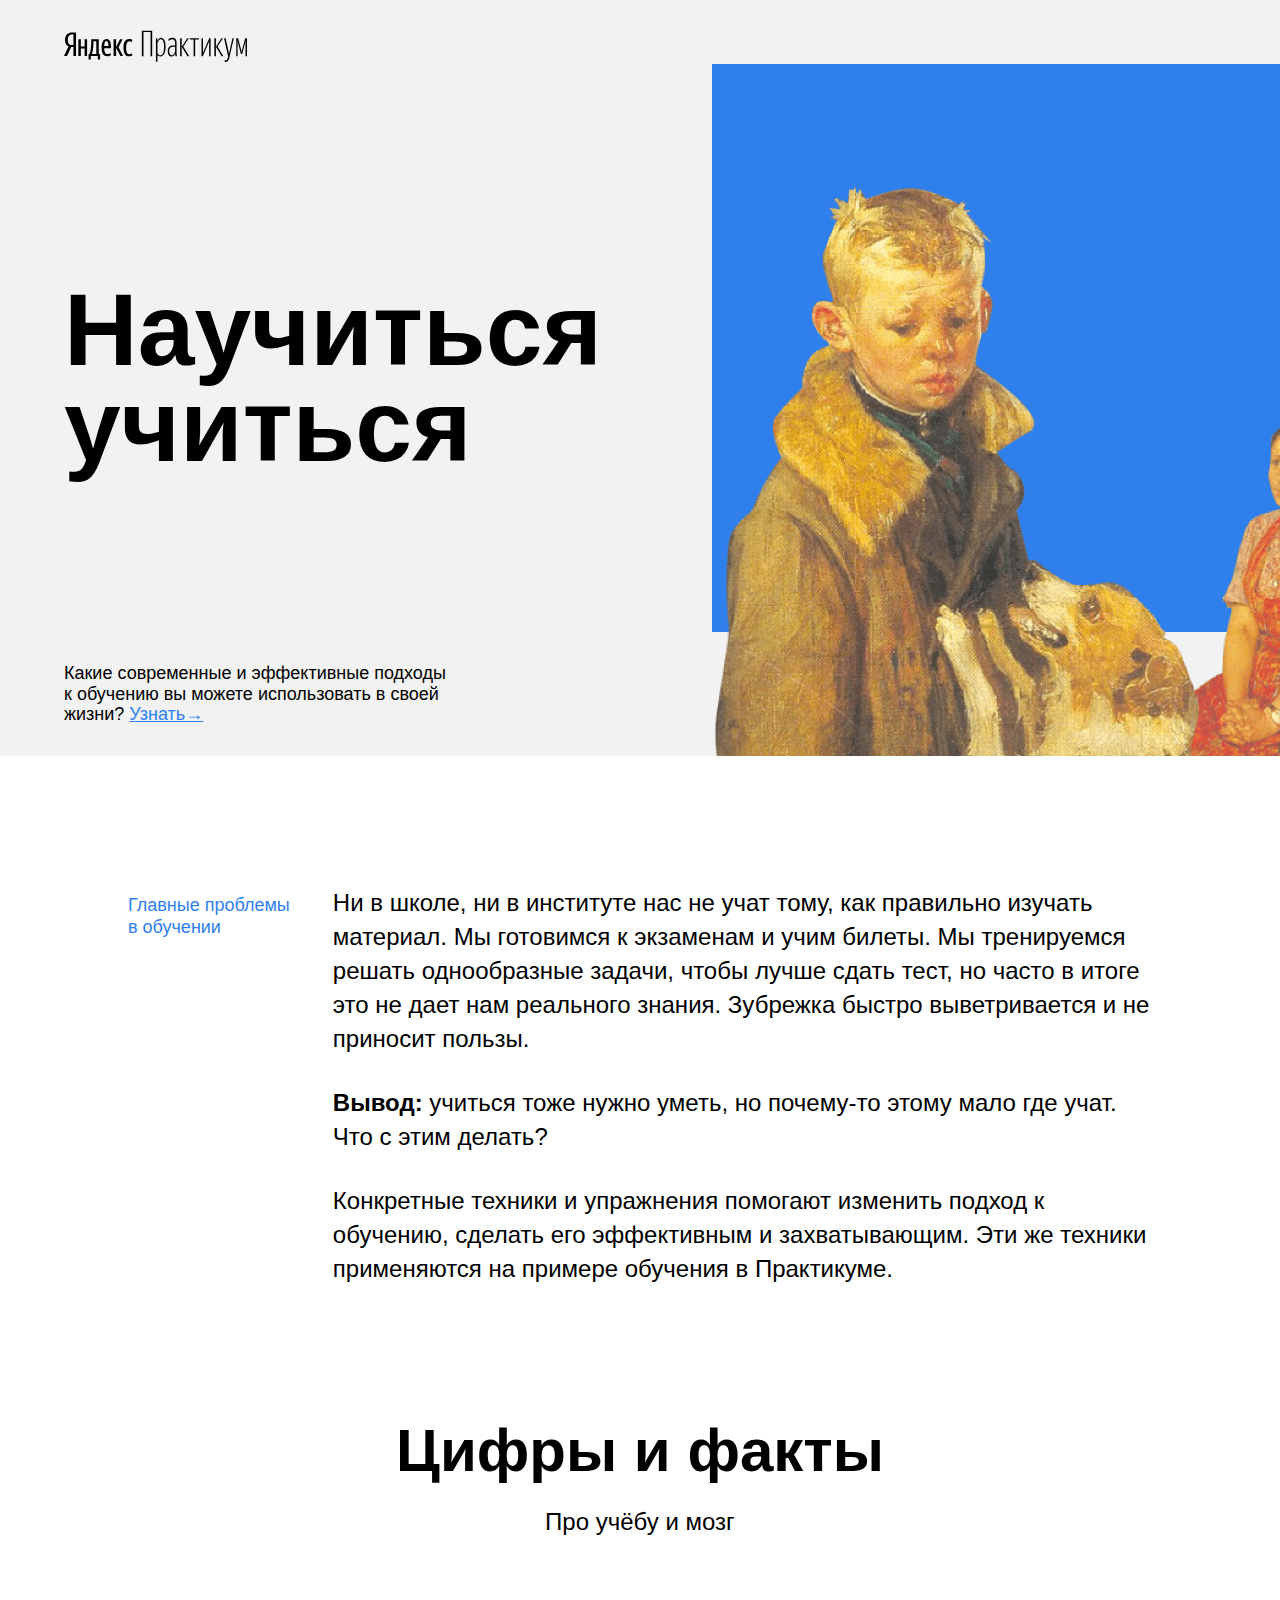
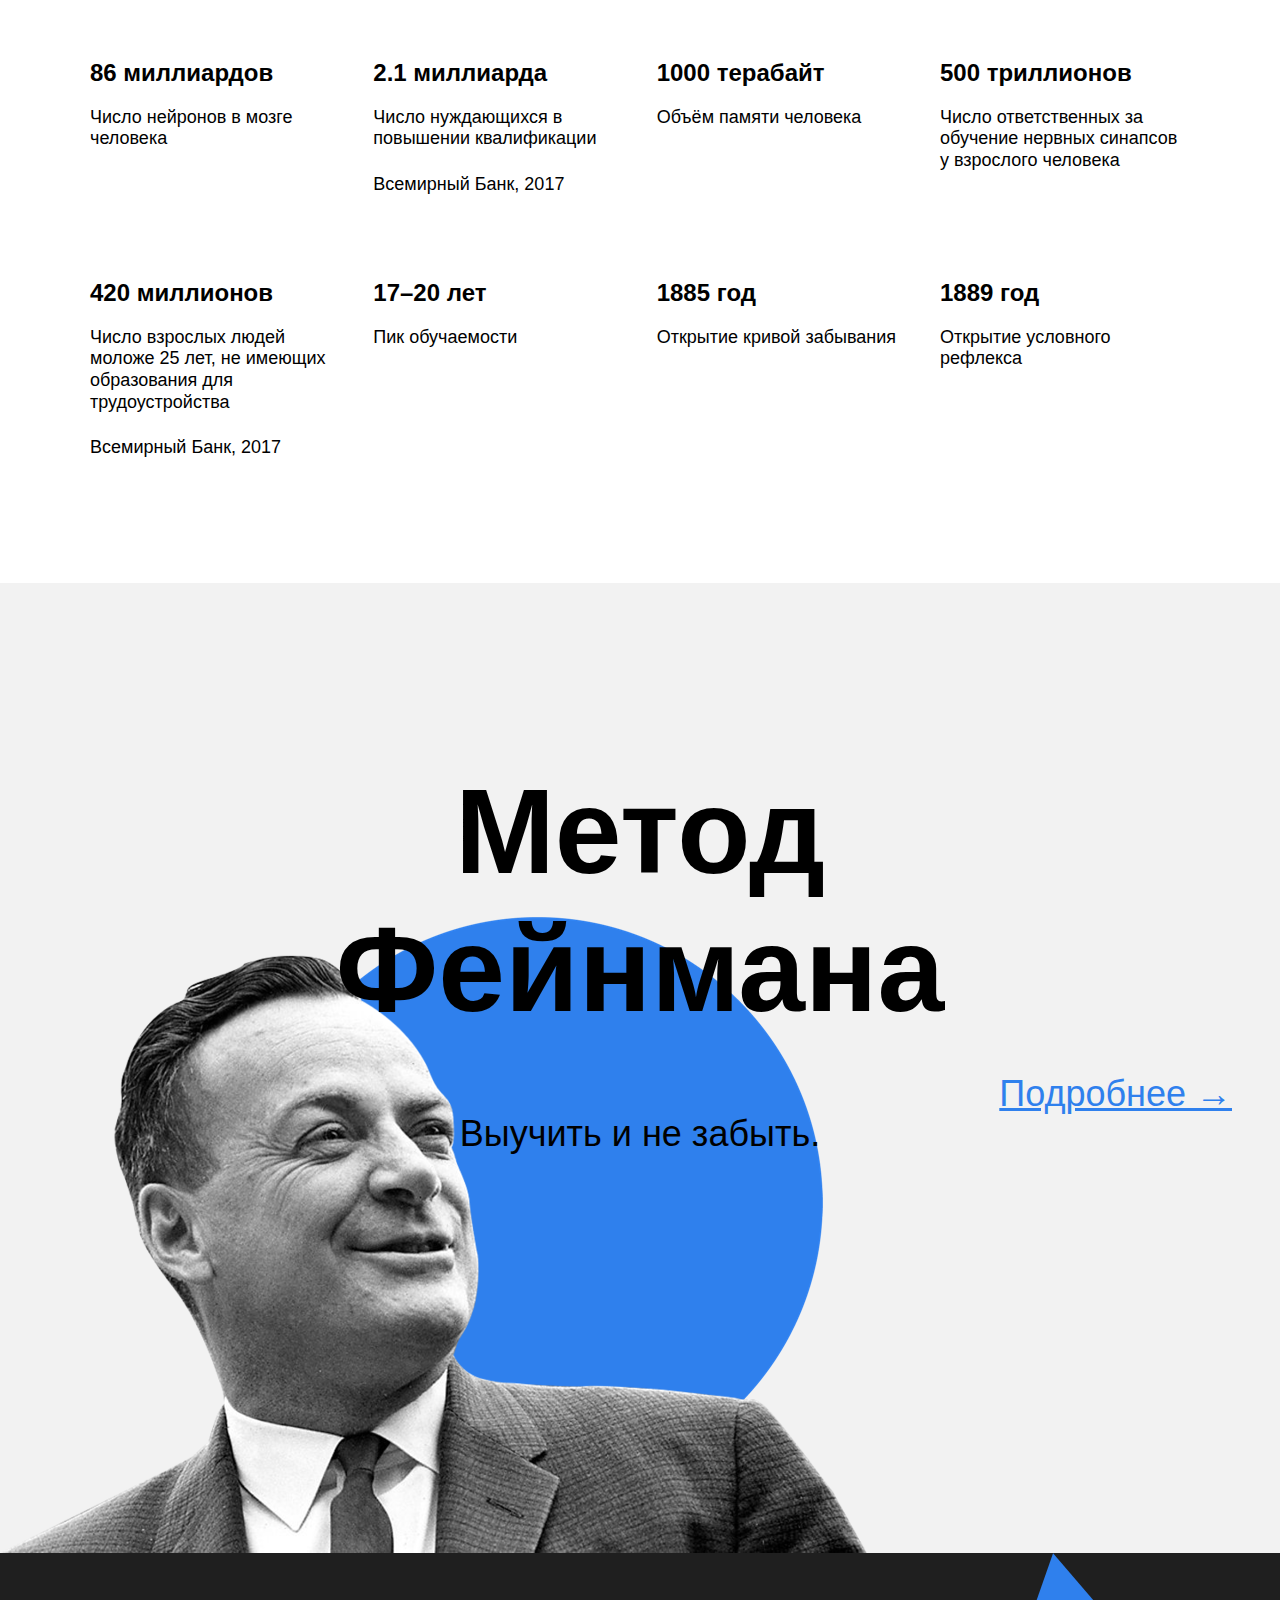
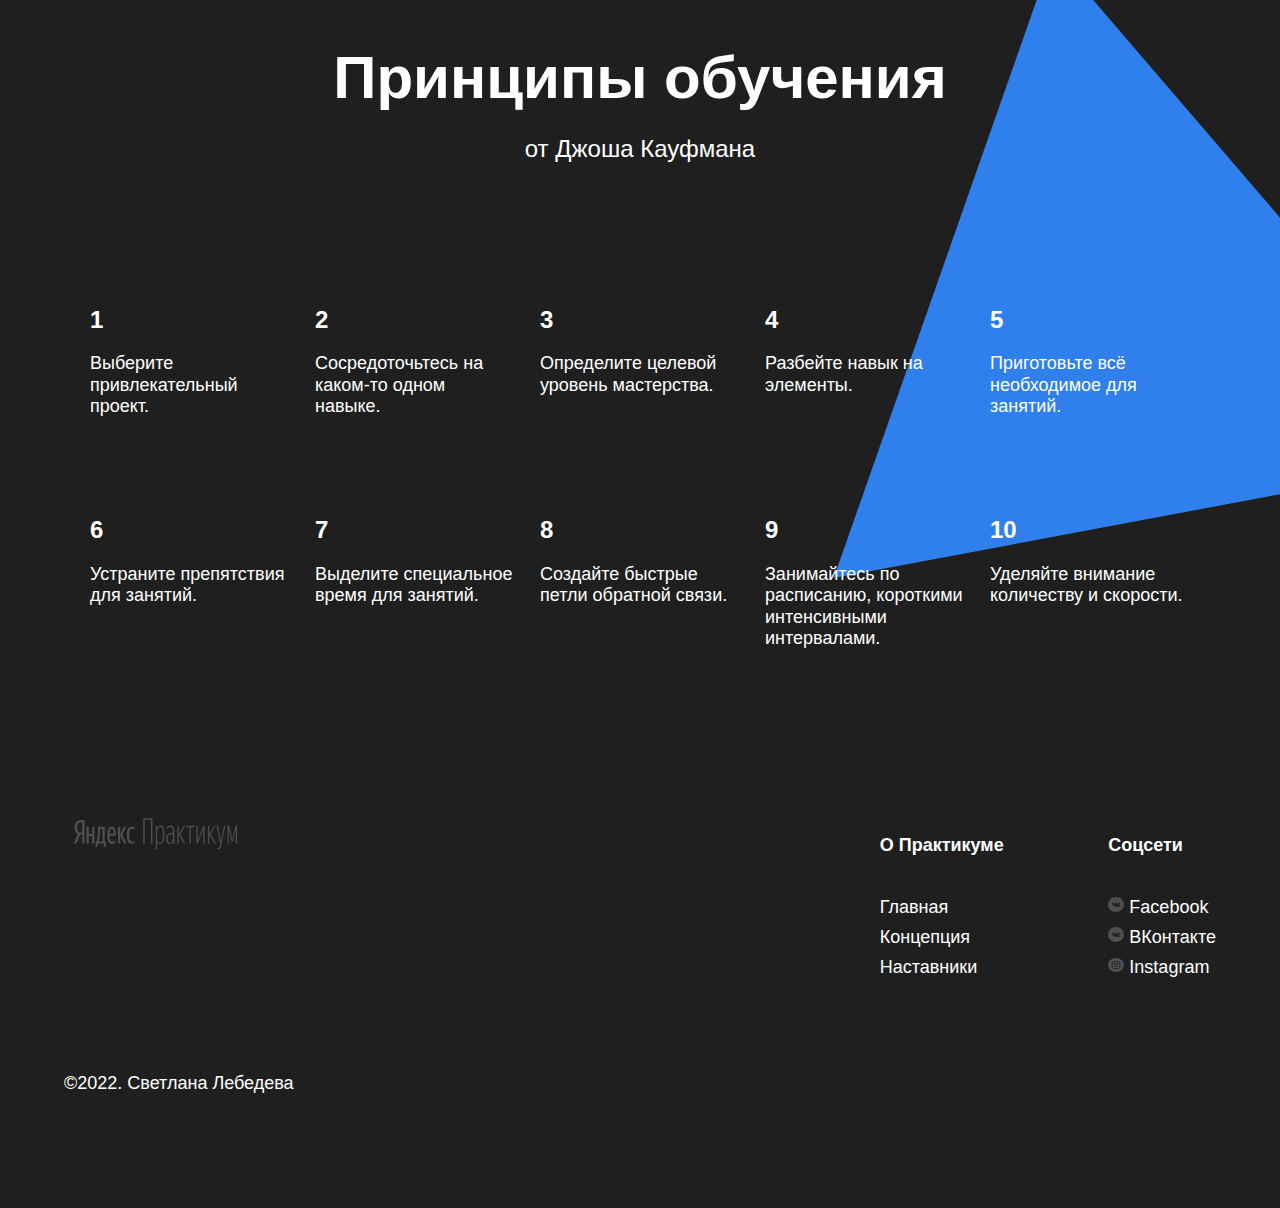
==== index.html @ 9750d883 "исправления" ====
<!DOCTYPE html>
<html lang="ru">
<head>
  <meta charset="UTF-8">
  <meta name="viewport" content="width=device-width, initial-scale=1.0">
  <title>Научиться учиться</title>
  <link rel="stylesheet" href="./styles/normalize.css">
  <link rel="stylesheet" href="./styles/style.css">
</head>
<body>
  <div class="page">
    <div class="header">
      <div class="logo logo_place_header">
        <img src="/images/logo_place_header.svg" alt="Логотип Яндекс Практикум">
      </div>
        <h1 class="title header__title">Научиться учиться</h1>
        <p class="subtitle header__subtitle">Какие
      современные и эффективные подходы к обучению
      вы можете использовать в своей жизни?
      <a href="#" class="header__link">Узнать&rarr;</a>
        </p>
        <div class="header__main-illustration">
          <img src="/images/header-image.png" alt="Картина Опять двойка">
        </div>
        <div class="header__square-pic"></div>
      </div>

    <main class="content">
      <section class="description">
        <div class="two-columns">
          <h2 class="two-columns__brief">Главные проблемы
            в обучении</h2>
            <div class="two-columns__main-text">
              <p class="two-columns__paragraph">Ни в школе,  ни в институте нас не учат тому,
              как правильно изучать материал. Мы готовимся к экзаменам и учим билеты.
              Мы тренируемся решать однообразные задачи, чтобы лучше сдать тест,
              но часто в итоге это не дает нам реального знания.
              Зубрежка быстро выветривается и не приносит пользы.</p>
              <p class="two-columns__paragraph"><span class="two-columns__span-accent">Вывод:
              </span>учиться тоже нужно уметь,
              но почему-то этому мало где учат. Что с этим делать?</p>
              <p class="two-columns__paragraph">Конкретные техники и упражнения помогают изменить
              подход к обучению, сделать его эффективным и захватывающим. Эти же техники применяются на примере обучения в Практикуме.</p>
            </div>
        </div>
      </section>
      <section class="digits">
          <h1 class="section-title">Цифры и факты</h1>
          <h2 class="section-subtitle">Про учёбу и мозг</h2>
          <div class="table">
            <div class="table__cell">
              <h2 class="table__heading">86 миллиардов</h2>
              <h3 class="table__text">Число нейронов в мозге человека</h3>
            </div>
            <div class="table__cell">
              <h2 class="table__heading">2.1 миллиарда</h2>
              <h3 class="table__text">Число нуждающихся в повышении квалификации</h3>
              <h4 class="table__text-more">Всемирный Банк, 2017</h4>
            </div>
            <div class="table__cell">
              <h2 class="table__heading">1000 терабайт</h2>
              <h3 class="table__text">Объём памяти человека</h3>
            </div>
            <div class="table__cell">
              <h2 class="table__heading">500 триллионов</h2>
              <h3 class="table__text">Число ответственных за обучение нервных синапсов у взрослого человека</h3>
            </div>
            <div class="table__cell">
              <h2 class="table__heading">420 миллионов</h2>
              <h3 class="table__text">Число взрослых людей моложе 25 лет, не имеющих образования для трудоустройства</h3>
              <h4 class="table__text-more">Всемирный Банк, 2017</h4>
            </div>
            <div class="table__cell">
              <h2 class="table__heading">17–20 лет</h2>
              <h3 class="table__text">Пик обучаемости</h3>
            </div>
            <div class="table__cell">
              <h2 class="table__heading">1885 год</h2>
              <h3 class="table__text">Открытие кривой забывания</h3>
            </div>
            <div class="table__cell">
              <h2 class="table__heading">1889 год</h2>
              <h3 class="table__text">Открытие условного рефлекса</h3>
            </div>
          </div>
      </section>
      <section class="feynman">
        <h2 class="feynman__title">Метод Фейнмана
        </h2>
        <h3 class="feynman__subtitle">Выучить и не забыть.
        </h3>
        <a class="link feynman__link" href="#">Подробнее &rarr;
        </a>
      </section>
      <section class="kaufman">
        <div class="section-title section-title__theme_dark">Принципы обучения</div>
        <div class="section-subtitle section-subtitle__theme_dark">от Джоша Кауфмана</div>
        <div class="table table__theme_dark">
          <div class="table__cell table__cell_theme_dark">
            <h3 class="table__heading table__heading_theme_dark">1</h3>
            <p class="table__text table__text_theme_dark">Выберите привлекательный проект.</p>
        </div>
          <div class="table__cell table__cell_theme_dark">
            <h3 class="table__heading table__heading_theme_dark">2</h3>
            <p class="table__text table__text_theme_dark">Сосредоточьтесь на каком-то одном навыке.</p>
          </div>
          <div class="table__cell table__cell_theme_dark">
            <h3 class="table__heading table__heading_theme_dark">3</h3>
            <p class="table__text table__text_theme_dark">Определите целевой уровень мастерства.</p>
          </div>
          <div class="table__cell table__cell_theme_dark">
            <h3 class="table__heading table__heading_theme_dark">4</h3>
            <p class="table__text table__text_theme_dark">Разбейте навык на элементы.</p>
          </div>
          <div class="table__cell table__cell_theme_dark">
            <h3 class="table__heading table__heading_theme_dark">5</h3>
            <p class="table__text table__text_theme_dark">Приготовьте всё необходимое для занятий.</p>
          </div>
          <div class="table__cell table__cell_theme_dark">
            <h3 class="table__heading table__heading_theme_dark">6</h3>
            <p class="table__text table__text_theme_dark">Устраните препятствия для занятий.</p>
          </div>
          <div class="table__cell table__cell_theme_dark">
            <h3 class="table__heading table__heading_theme_dark">7</h3>
            <p class="table__text table__text_theme_dark">Выделите специальное время для занятий.</p>
          </div>
          <div class="table__cell table__cell_theme_dark">
            <h3 class="table__heading table__heading_theme_dark">8</h3>
            <p class="table__text table__text_theme_dark">Создайте быстрые петли обратной связи.</p>
          </div>
          <div class="table__cell table__cell_theme_dark">
            <h3 class="table__heading table__heading_theme_dark">9</h3>
            <p class="table__text table__text_theme_dark">Занимайтесь по расписанию, короткими интенсивными интервалами.</p>
          </div>
          <div class="table__cell table__cell_theme_dark">
            <h3 class="table__heading table__heading_theme_dark">10</h3>
            <p class="table__text table__text_theme_dark">Уделяйте внимание количеству и скорости.</p>
          </div>
        </div>
            <img class="kaufman__triangle" src="/images/kaufman-triangle.svg"  alt="Треугольник">
      </section>
    </main>
  <footer class="footer">
    <div class="footer__columns">
        <div class="footer__column_content-copyright">
            <img class="logo logo_place_footer" src="./images/logo_place_footer.svg" alt="Логотип Яндекс Практикума">
            <h4 class="footer__author">&copy;2022. Светлана Лебедева</h4>
        </div>
        <div class=" footer__column_content-info">
            <h1 class="footer__column-heading">О Практикуме</h1>
            <div class="footer__links">
                <a href="#" class="footer__link">Главная</a>
                <a href="#" class="footer__link">Концепция</a>
                <a href="#" class="footer__link">Наставники</a>
            </div>
        </div>
        <div class=" footer__column_content-social">
            <h1 class="footer__column-heading">Соцсети</h1>
            <div class="footer__links">
                <a href="#" class="footer__link">
                    <img class="footer__social-icon" src="/images/vk_color_white.svg" alt="Фейсбук">
                    Facebook
                </a>
                <a href="#" class="footer__link">
                    <img class="footer__social-icon" src="/images/vk_color_white.svg" alt="ВКонтакте">
                    ВКонтакте
                </a>
                <a href="#" class="footer__link">
                    <img class="footer__social-icon" src="/images/instagram_color_white.svg" alt="Инстаграм">
                    Instagram
                </a>
            </div>
        </div>
    </div>
  </div>
</footer>
</body>
</html>
---- styles/style.css ----
.page {
  min-width: 1100px;
  max-width: 1600px;
  margin: 0 auto;
  font-family: 'Helvetica Neue', 'Arial', sans-serif;
}

.header {
  display: flex;
  position: relative;
  margin-bottom: 100px;
  overflow: hidden;
  height: 100vh;
  min-height: 600px;
  max-height: 756px;
  background-color: #f2f2f2;

}

.logo {
  width: 183px;
  height: 32px;
}

.logo_place_header {
  position: absolute;
  top: 30px;
  left: 64px;
}

.header__title {
  display:inline-block;
  position: relative;
  width: 730px;
  margin-top:auto;
  margin-bottom:auto;
  left: 64px;
  font-size: 102px;
  line-height: 96px;
  font-weight: bold;
}

.header__subtitle {
  position: absolute;
  padding-bottom: 20px;
  bottom: 30px;
  left: 64px;
  width: 388px;
  height: 25px;
  font-size: 18px;
  font-weight: normal;
}

.header__link {
  top: 87%;
  left: 64px;
  color: #2f80ed;
}

.header__main-illustration {
  display: flex;
  position: absolute;
  width: 765px;
  height: 608px;
  left: 50%;
  bottom: 0;
  z-index: 1;
  justify-content: flex-end;
}

.header__square-pic {
  position: absolute;
  height: 568px;
  width: 568px;
  top: 64px;
  right: 0;
  background-color: #2f80ed;
}

.description {
  position: relative;
  margin-top: 100px;
  margin-bottom: 100px;
}

.two-columns {
  display: flex;
  position: relative;
  flex-direction: row;
  justify-content: space-between;
  align-items: center;
  align-items: baseline;
  width: 80%;
  margin-top: 0;
  margin-bottom: 0;
  margin-left: auto;
  margin-right: auto;
}

.two-columns__brief {
  width: 175px;
  line-height: 1.2;
  font-size: 18px;
  font-weight: normal;
  color: #2f80ed;
}

.two-columns__main-text {
  width: 80%;
  min-width: 784px;
}

.two-columns__paragraph {
  line-height: 34px;
  font-size: 24px;
  font-weight: normal;
  margin-top: 30px;
  margin-bottom: 30px;
}

.two-columns__span-accent {
  font-weight: bold;
  line-height: 34px;
  font-size: 24px;
}

.digits {
  position: relative;
  margin-top: 100px;
  margin-bottom: 100px;
}

.section-title {
  width: 60%;
  margin-bottom: 20px;
  margin-left: auto;
  margin-right: auto;
  text-align: center;
  line-height: 1.15;
  font-size: 60px;
  font-weight: bold;
}

.section-subtitle {
  width: 60%;
  margin-top: 20px;
  margin-bottom: 60px;
  margin-left: auto;
  margin-right: auto;
  text-align: center;
  line-height: 34px;
  font-size: 24px;
  font-weight: normal;
}

.table {
  display: flex;
  flex-wrap: wrap;
  flex-direction: row;
  position: relative;
  width: 1100px;
  justify-content: space-between;
  margin-left: auto;
  margin-right: auto;
}

.table__cell {
  width: 250px;
  min-height:5px;
  margin-top: 60px;
}

.table__heading {
  line-height: 1.15;
  font-size: 24px;
  font-weight: bold;
  margin-top: 0;
  margin-bottom: 20px;
}

.table__text {
  line-height: 1.2;
  font-size: 18px;
  font-weight: normal;
  margin-top: 20px;
}

.table__text-more {
  font-weight: normal;
  line-height: 1.2;
  font-size: 18px;
}

.feynman {
  position: relative;
  padding-top:80px;
  height: 890px;
  background-image: url(/images/feynman.png);
  background-repeat: no-repeat;
  background-size: 867px 637px;
  background-position: left bottom;
  background-color: #f2f2f2;
}

.feynman__title {
  margin-left: auto;
  margin-right: auto;
  margin-bottom: 70px;
  width: 648px;
  line-height: 1.15;
  font-size: 120px;
  font-weight: bold;
  text-align: center;
}

.feynman__subtitle {
  margin: 0 auto;
  text-align: center;
  line-height: 51px;
  font-size: 36px;
  font-weight: normal;
}

.feynman__link {
  position: absolute;
  top: 50%;
  right: 48px;
  color: #2f80ed;
  line-height: 51px;
  font-size: 36px;
  font-weight: normal;
}

.kaufman {
  position: relative;
  padding-top: 90px;
  padding-bottom:90px;
  color: white;
  background-color: #1f1f1f;
  overflow:hidden;
  z-index: 1;

}

.section__title_theme_dark {
  width: 60%;
  margin-top: 90px;
  margin-bottom: 20px;
  margin-right: auto;
  margin-left: auto;
  line-height: 1.15;
  font-size: 60px;
  font-weight: bold;
  z-index: 1;
}

.section__subtitle_theme_dark {
  margin-top: 20px;
  margin-right: auto;
  margin-left: auto;
  width: 60%;
  text-align: center;
  line-height: 34px;
  font-size: 24px;
  font-weight: normal;
  z-index: 1;
}

.table__theme_dark {
  color: white;
  z-index: 1;
}

.theme_dark {
  color: white;
}

.table__cell_theme_dark {
  width: 200px;
  margin-right: 0;
  margin-top: 80px;
  justify-content: end;
  z-index: 1;
}

.kaufman__triangle {
  position: absolute;
  width: 877px;
  height: 877px;
  right: -210px;
  top: 0;
  background-size: contain;
  z-index: 0;
}

.footer {
  display: flex;
  justify-content: center;
  width: 100%;
  min-height: 350px;
  margin-left: auto;
  margin-right: auto;
  padding-top: 60px;
  padding-bottom: 40px;
  /*align-items: center; */
  background-color: #1f1f1f;
}

.footer__columns {
  display: flex;
  width: 90%;
  justify-content: space-between;
  background-color: #1f1f1f;
}

.footer__column_content-copyright {
  flex-basis: 711px;
  flex-direction: column;
}

.footer__author {
  position: relative;
  top: 50%;
  padding-top: 18px;
  padding-bottom: 18px;
  color: white;
  line-height: 25px;
  font-size: 18px;
  font-weight: normal;
}

.footer__column_content_info {
  display: flex;
}

.footer__column_content_social {
  display: flex;
}

.footer__links {
  display: flex;
  flex-direction: column;
  padding-bottom: 16px;
  margin: 0;
}

.footer__column-heading {
  padding-bottom: 20px;
  line-height: 30px;
  font-size: 18px;
  font-weight: bold;
  color: white;
}

.footer__link {
  line-height: 30px;
  font-size: 18px;
  font-weight: normal;
  text-decoration: none;
  color: white;
}

.footer__social-icon {
  width: 16px;
  height: 16px;
}
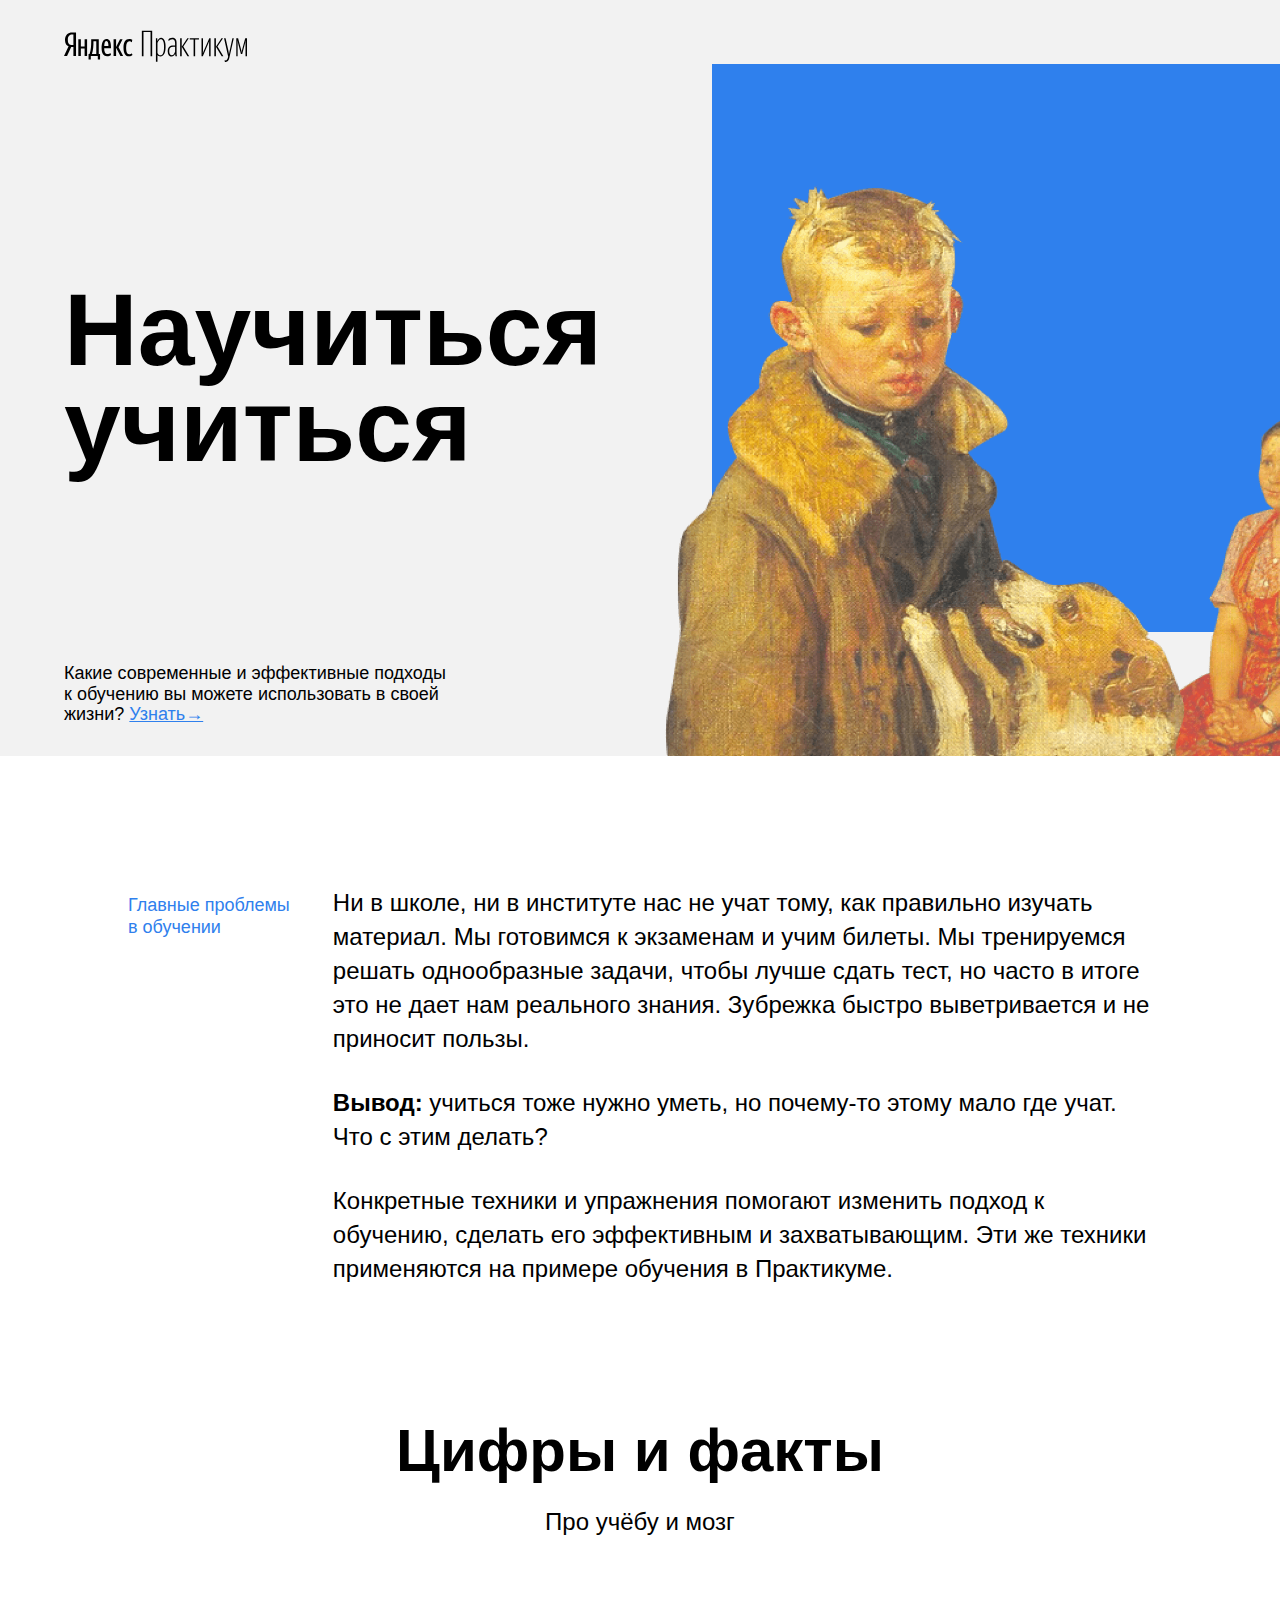
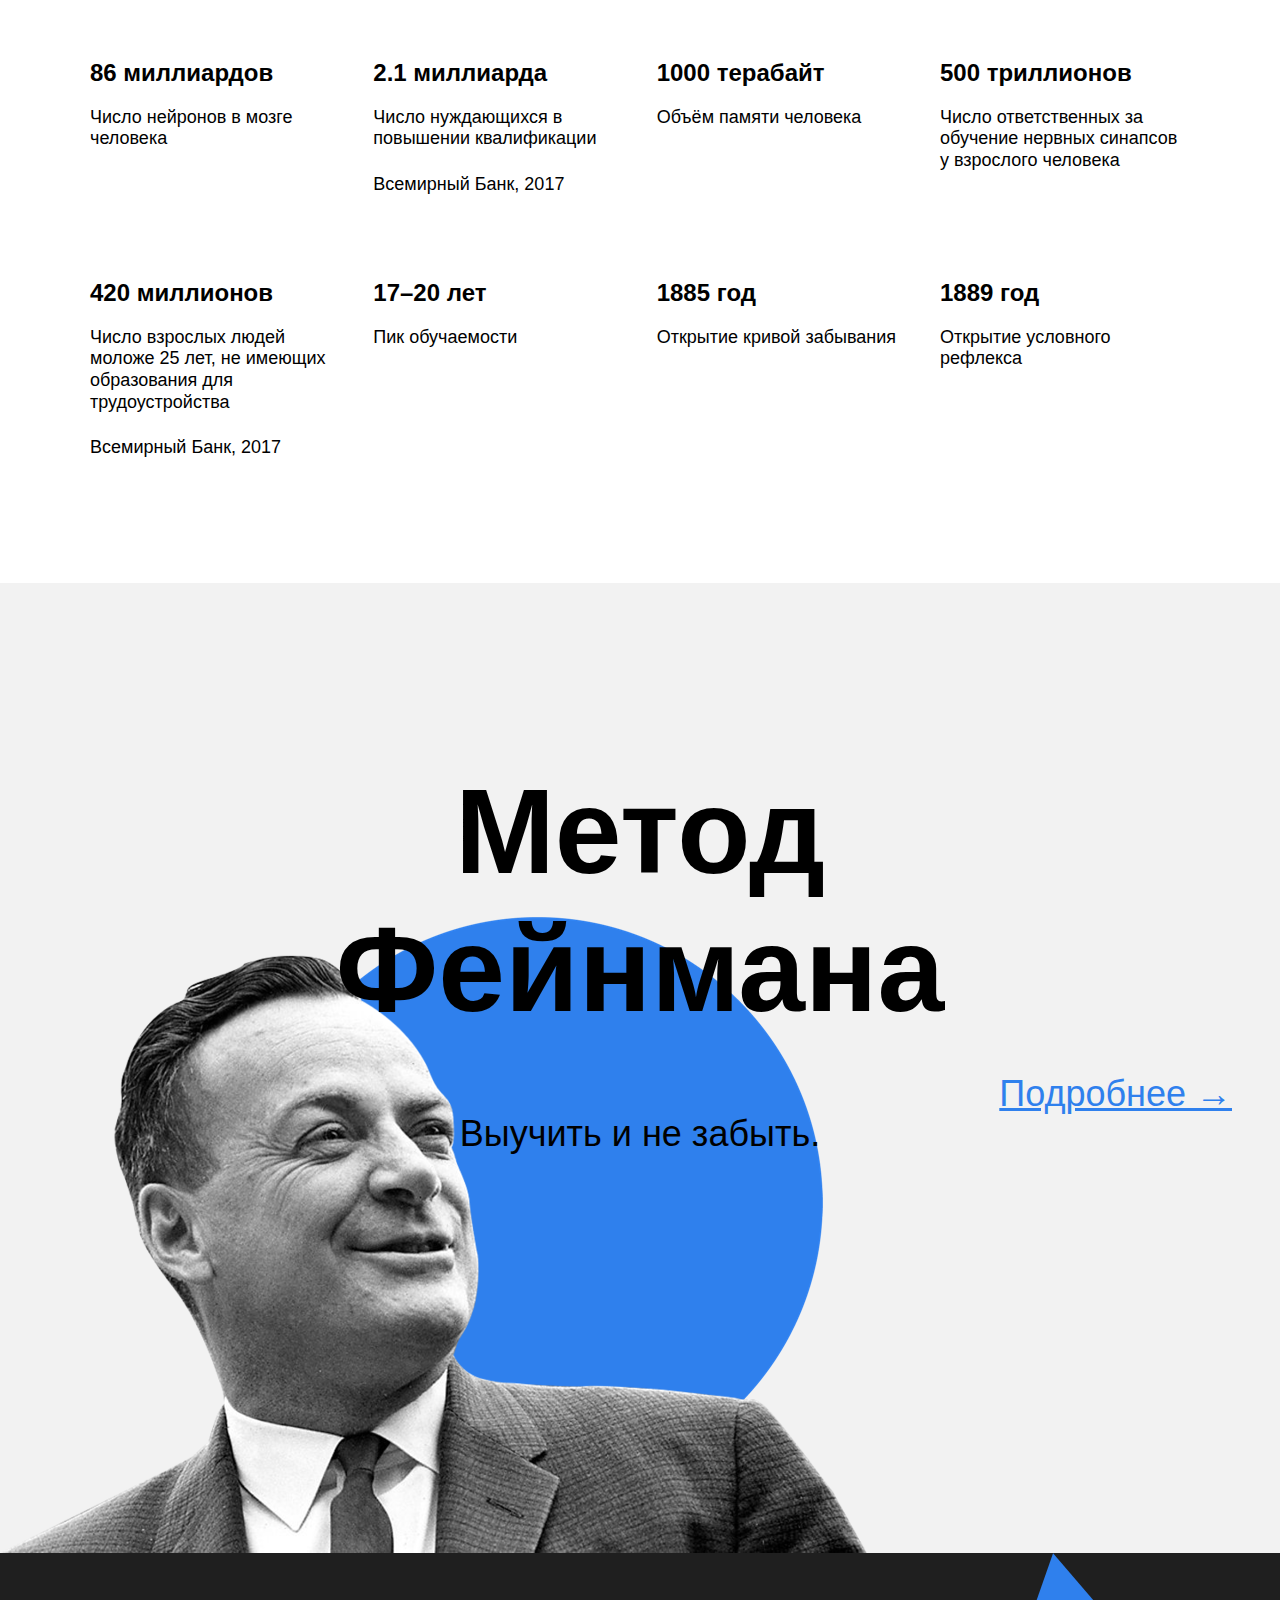
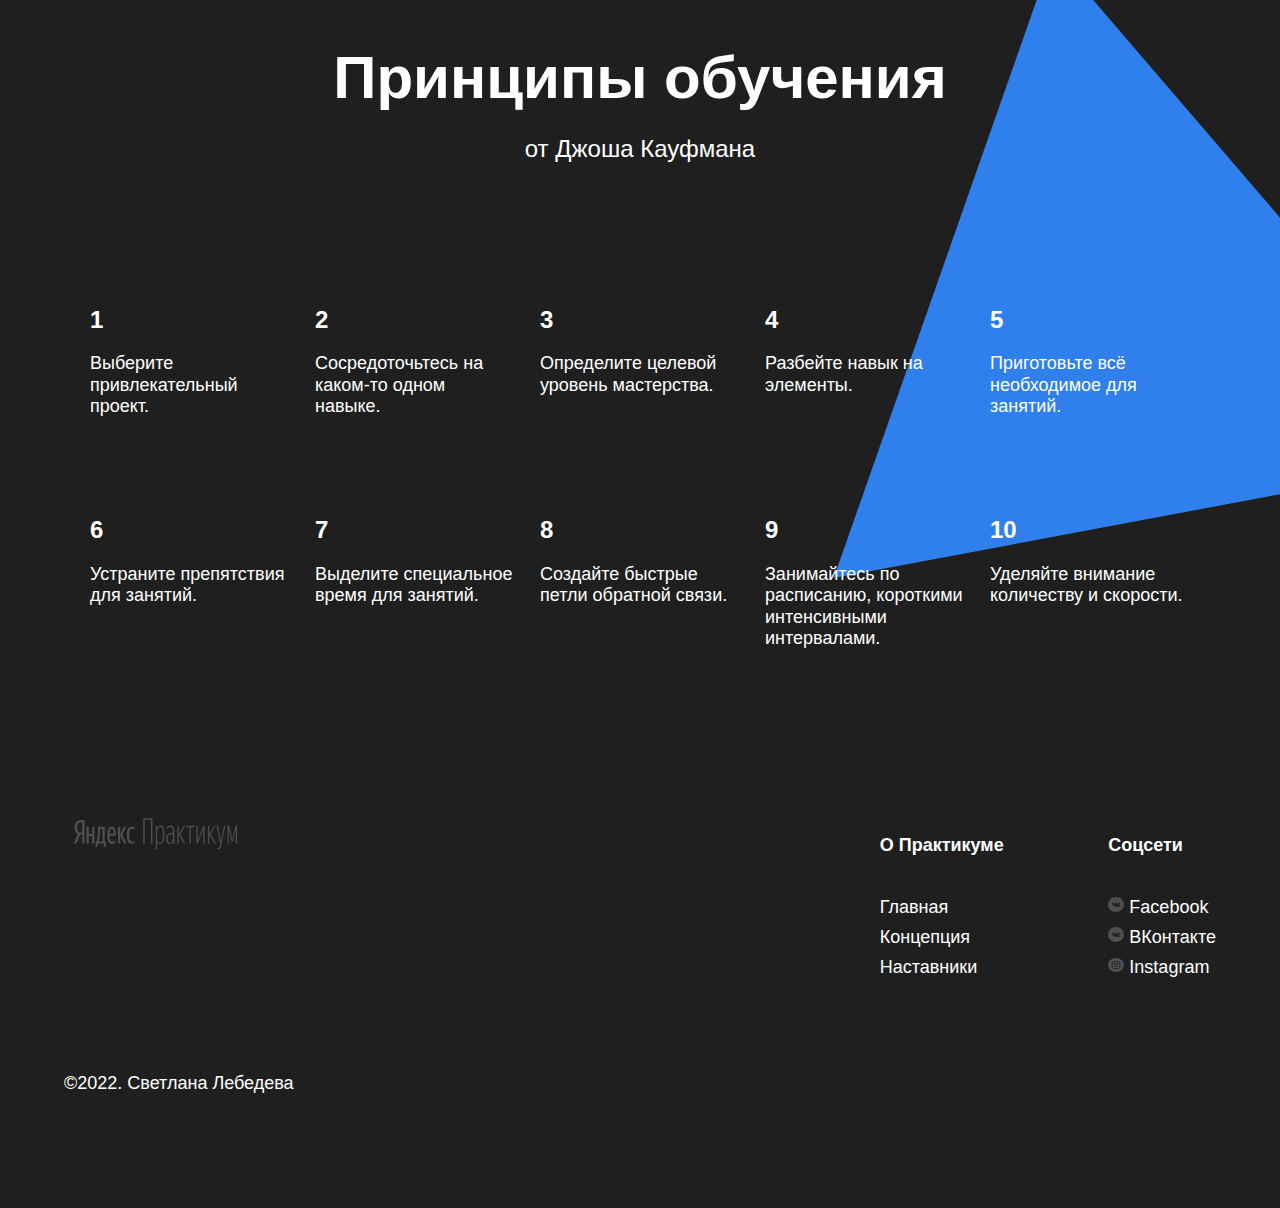
==== commit 937bae0f: "новые исправления" ====
--- a/index.html
+++ b/index.html
@@ -19,11 +19,9 @@
       вы можете использовать в своей жизни?
       <a href="#" class="header__link">Узнать&rarr;</a>
         </p>
-        <div class="header__main-illustration">
-          <img src="/images/header-image.png" alt="Картина Опять двойка">
+          <img class="header__main-illustration" src="/images/header-image.png" alt="Картина Опять двойка">
         </div>
         <div class="header__square-pic"></div>
-      </div>
 
     <main class="content">
       <section class="description">
@@ -172,7 +170,7 @@
             </div>
         </div>
     </div>
-  </div>
-</footer>
+  </footer>
+</div>
 </body>
 </html>
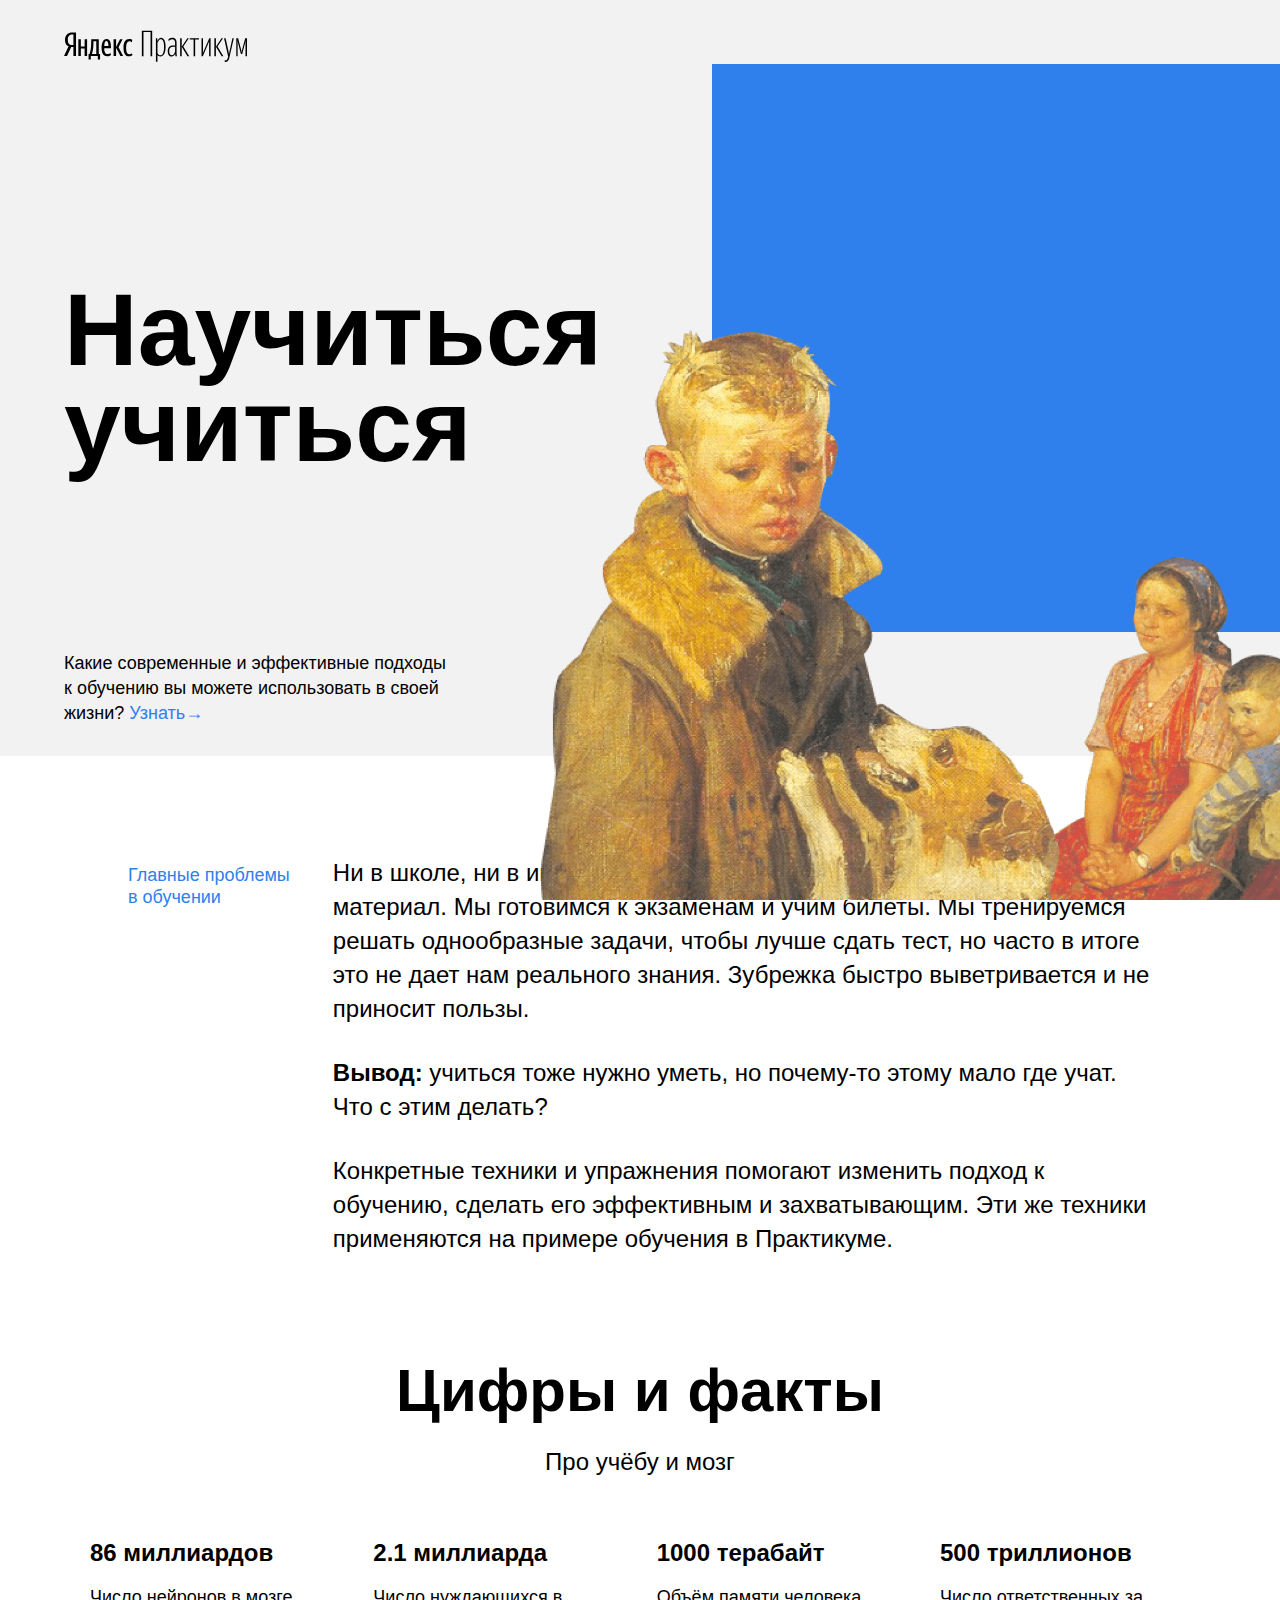
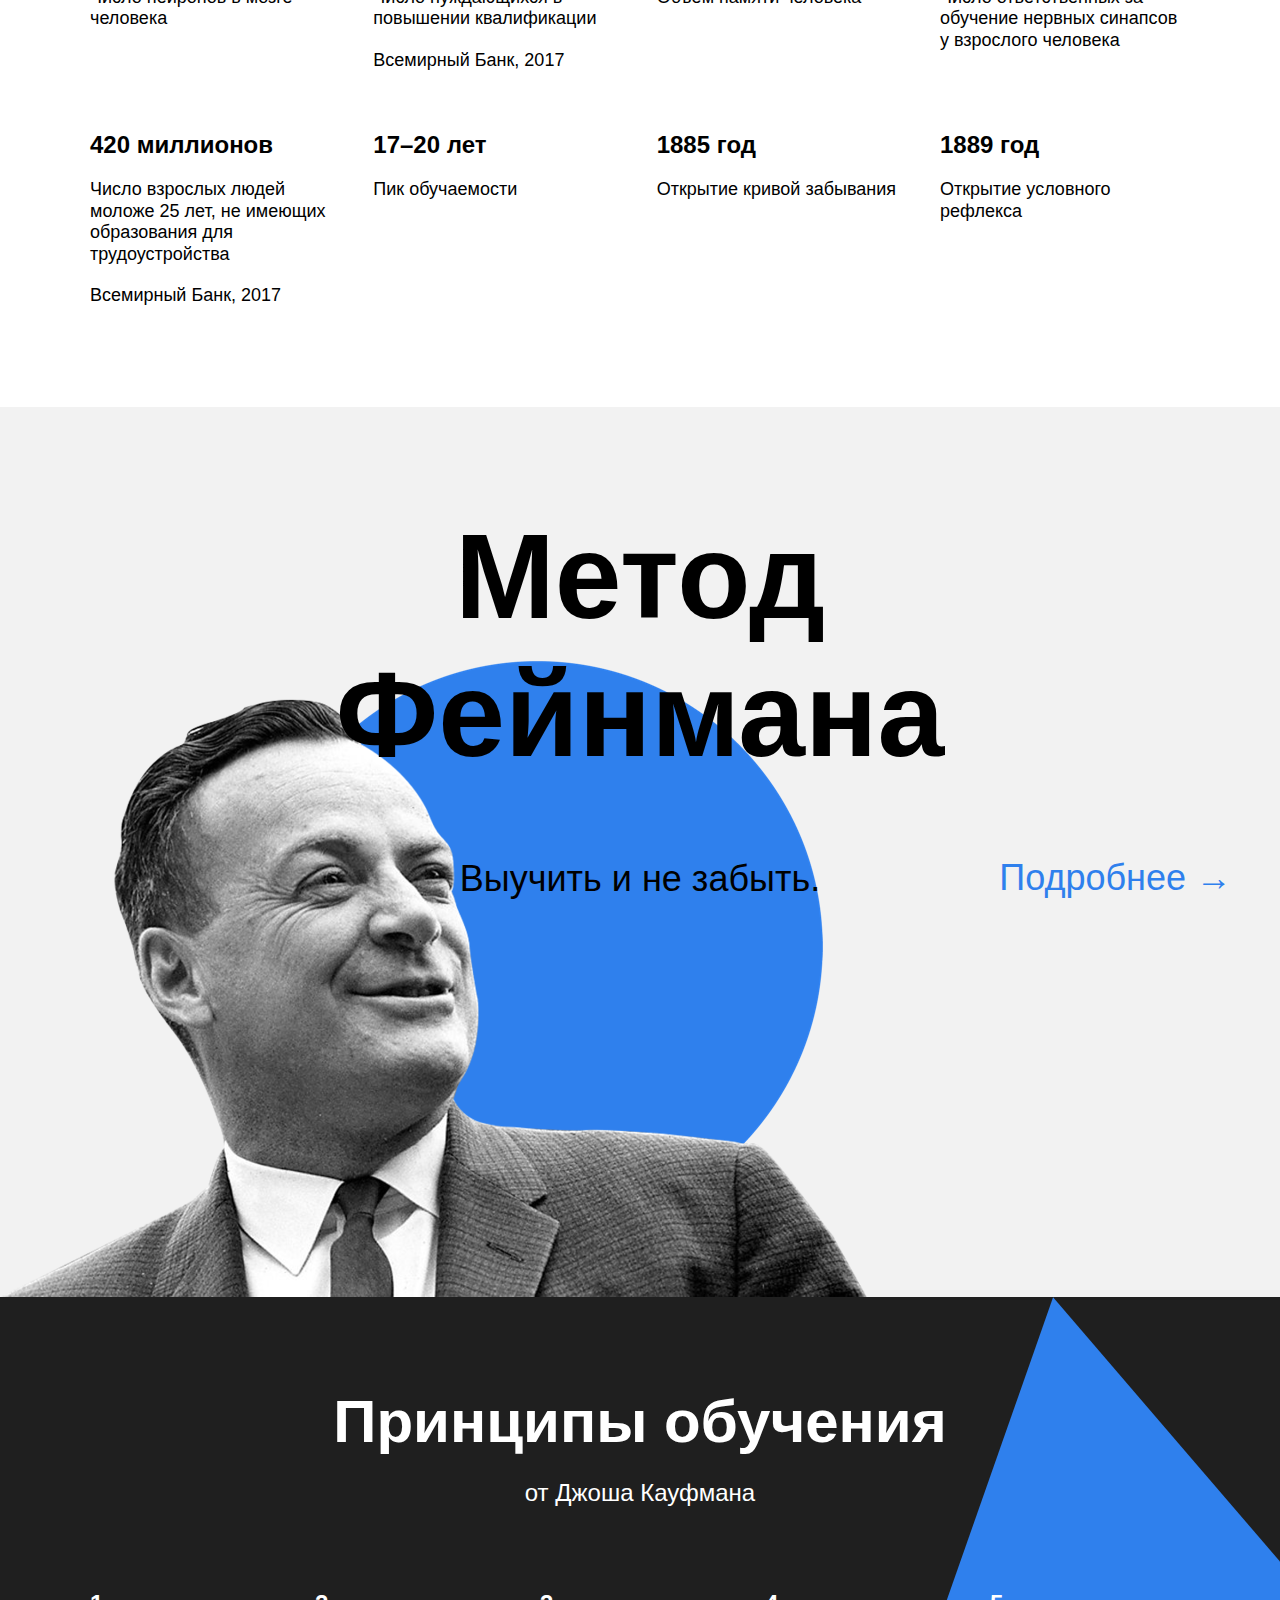
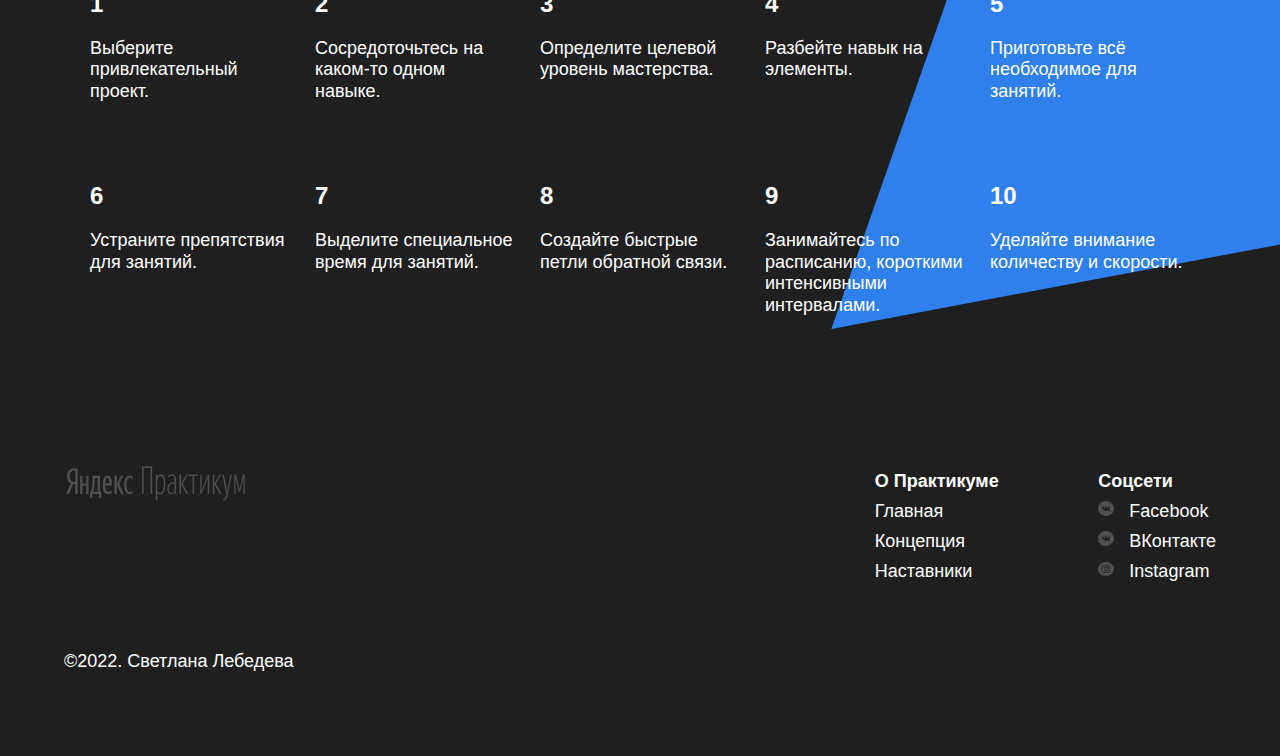
==== commit 669a143d: "Проектная работа 1 с исправлениями" ====
--- a/index.html
+++ b/index.html
@@ -10,17 +10,16 @@
 <body>
   <div class="page">
     <div class="header">
-      <div class="logo logo_place_header">
-        <img src="/images/logo_place_header.svg" alt="Логотип Яндекс Практикум">
-      </div>
-        <h1 class="title header__title">Научиться учиться</h1>
-        <p class="subtitle header__subtitle">Какие
+        <img class="logo logo_place_header" src="./images/logo_place_header.svg" alt="Логотип Яндекс Практикум">
+
+        <h1 class="header__title">Научиться учиться</h1>
+        <p class="header__subtitle">Какие
       современные и эффективные подходы к обучению
       вы можете использовать в своей жизни?
       <a href="#" class="header__link">Узнать&rarr;</a>
         </p>
-          <img class="header__main-illustration" src="/images/header-image.png" alt="Картина Опять двойка">
-        </div>
+   </div>
+          <img class="header__main-illustration" src="./images/header-image.png" alt="Картина Опять двойка">
         <div class="header__square-pic"></div>
 
     <main class="content">
@@ -43,57 +42,57 @@
         </div>
       </section>
       <section class="digits">
-          <h1 class="section-title">Цифры и факты</h1>
-          <h2 class="section-subtitle">Про учёбу и мозг</h2>
+          <h2 class="section-title">Цифры и факты</h2>
+          <p class="section-subtitle">Про учёбу и мозг</p>
           <div class="table">
             <div class="table__cell">
-              <h2 class="table__heading">86 миллиардов</h2>
-              <h3 class="table__text">Число нейронов в мозге человека</h3>
+              <h3 class="table__heading">86 миллиардов</h3>
+              <p class="table__text">Число нейронов в мозге человека</p>
             </div>
             <div class="table__cell">
-              <h2 class="table__heading">2.1 миллиарда</h2>
-              <h3 class="table__text">Число нуждающихся в повышении квалификации</h3>
-              <h4 class="table__text-more">Всемирный Банк, 2017</h4>
+              <h3 class="table__heading">2.1 миллиарда</h3>
+              <p class="table__text">Число нуждающихся в повышении квалификации</p>
+              <p class="table__text">Всемирный Банк, 2017</p>
             </div>
             <div class="table__cell">
-              <h2 class="table__heading">1000 терабайт</h2>
-              <h3 class="table__text">Объём памяти человека</h3>
+              <h3 class="table__heading">1000 терабайт</h3>
+              <p class="table__text">Объём памяти человека</p>
             </div>
             <div class="table__cell">
-              <h2 class="table__heading">500 триллионов</h2>
-              <h3 class="table__text">Число ответственных за обучение нервных синапсов у взрослого человека</h3>
+              <h3 class="table__heading">500 триллионов</h3>
+              <p class="table__text">Число ответственных за обучение нервных синапсов у взрослого человека</p>
             </div>
             <div class="table__cell">
-              <h2 class="table__heading">420 миллионов</h2>
-              <h3 class="table__text">Число взрослых людей моложе 25 лет, не имеющих образования для трудоустройства</h3>
-              <h4 class="table__text-more">Всемирный Банк, 2017</h4>
+              <h3 class="table__heading">420 миллионов</h3>
+              <p class="table__text">Число взрослых людей моложе 25 лет, не имеющих образования для трудоустройства</p>
+              <p class="table__text">Всемирный Банк, 2017</p>
             </div>
             <div class="table__cell">
-              <h2 class="table__heading">17–20 лет</h2>
-              <h3 class="table__text">Пик обучаемости</h3>
+              <h3 class="table__heading">17–20 лет</h3>
+              <p class="table__text">Пик обучаемости</p>
             </div>
             <div class="table__cell">
-              <h2 class="table__heading">1885 год</h2>
-              <h3 class="table__text">Открытие кривой забывания</h3>
+              <h3 class="table__heading">1885 год</h3>
+              <p class="table__text">Открытие кривой забывания</p>
             </div>
             <div class="table__cell">
-              <h2 class="table__heading">1889 год</h2>
-              <h3 class="table__text">Открытие условного рефлекса</h3>
+              <h3 class="table__heading">1889 год</h3>
+              <p class="table__text">Открытие условного рефлекса</p>
             </div>
           </div>
       </section>
       <section class="feynman">
         <h2 class="feynman__title">Метод Фейнмана
         </h2>
-        <h3 class="feynman__subtitle">Выучить и не забыть.
-        </h3>
+        <p class="feynman__subtitle">Выучить и не забыть.
+        </p>
         <a class="link feynman__link" href="#">Подробнее &rarr;
         </a>
       </section>
       <section class="kaufman">
-        <div class="section-title section-title__theme_dark">Принципы обучения</div>
-        <div class="section-subtitle section-subtitle__theme_dark">от Джоша Кауфмана</div>
-        <div class="table table__theme_dark">
+        <h2 class="section-title section-title_theme_dark">Принципы обучения</h2>
+        <p class="section-subtitle section-subtitle_theme_dark">от Джоша Кауфмана</p>
+        <div class="table table_theme_dark">
           <div class="table__cell table__cell_theme_dark">
             <h3 class="table__heading table__heading_theme_dark">1</h3>
             <p class="table__text table__text_theme_dark">Выберите привлекательный проект.</p>
@@ -135,36 +134,36 @@
             <p class="table__text table__text_theme_dark">Уделяйте внимание количеству и скорости.</p>
           </div>
         </div>
-            <img class="kaufman__triangle" src="/images/kaufman-triangle.svg"  alt="Треугольник">
+            <div class="kaufman__triangle"></div>
       </section>
     </main>
   <footer class="footer">
     <div class="footer__columns">
-        <div class="footer__column_content-copyright">
+        <div class="footer__column_content_copyright">
             <img class="logo logo_place_footer" src="./images/logo_place_footer.svg" alt="Логотип Яндекс Практикума">
-            <h4 class="footer__author">&copy;2022. Светлана Лебедева</h4>
+            <p class="footer__author">&copy;2022. Светлана Лебедева</p>
         </div>
-        <div class=" footer__column_content-info">
-            <h1 class="footer__column-heading">О Практикуме</h1>
-            <div class="footer__links">
-                <a href="#" class="footer__link">Главная</a>
-                <a href="#" class="footer__link">Концепция</a>
-                <a href="#" class="footer__link">Наставники</a>
+        <nav class=" footer__column_content_info">
+            <h2 class="footer__column-heading">О Практикуме</h2>
+            <div class="footer__column-links">
+                <a href="#" class="footer__column-link">Главная</a>
+                <a href="#" class="footer__column-link">Концепция</a>
+                <a href="#" class="footer__column-link">Наставники</a>
             </div>
-        </div>
-        <div class=" footer__column_content-social">
-            <h1 class="footer__column-heading">Соцсети</h1>
-            <div class="footer__links">
-                <a href="#" class="footer__link">
-                    <img class="footer__social-icon" src="/images/vk_color_white.svg" alt="Фейсбук">
+        </nav>
+        <div class=" footer__column_content_social">
+            <h2 class="footer__column-heading">Соцсети</h2>
+            <div class="footer__column-links">
+                <a href="#" class="footer__column-link">
+                    <img class="footer__social-icon" src="./images/vk_color_white.svg" alt="Фейсбук">
                     Facebook
                 </a>
-                <a href="#" class="footer__link">
-                    <img class="footer__social-icon" src="/images/vk_color_white.svg" alt="ВКонтакте">
+                <a href="#" class="footer__column-link">
+                    <img class="footer__social-icon" src="./images/vk_color_white.svg" alt="ВКонтакте">
                     ВКонтакте
                 </a>
-                <a href="#" class="footer__link">
-                    <img class="footer__social-icon" src="/images/instagram_color_white.svg" alt="Инстаграм">
+                <a href="#" class="footer__column-link">
+                    <img class="footer__social-icon" src="./images/instagram_color_white.svg" alt="Инстаграм">
                     Instagram
                 </a>
             </div>
--- a/styles/style.css
+++ b/styles/style.css
@@ -19,43 +19,49 @@
 }
 
 .logo {
+  position: relative;
   width: 183px;
   height: 32px;
+
 }
 
 .logo_place_header {
   position: absolute;
   top: 30px;
   left: 64px;
+  z-index: 5;
 }
 
 .header__title {
   display:inline-block;
   position: relative;
   width: 730px;
-  margin-top:auto;
-  margin-bottom:auto;
+  margin-top: auto;
+  margin-bottom: auto;
   left: 64px;
   font-size: 102px;
   line-height: 96px;
   font-weight: bold;
+  z-index: 5;
 }
 
 .header__subtitle {
   position: absolute;
-  padding-bottom: 20px;
+  margin: 0;
   bottom: 30px;
   left: 64px;
   width: 388px;
-  height: 25px;
-  font-size: 18px;
-  font-weight: normal;
+  line-height: 25px;
+  font-size: 18px;
+  font-weight: normal;
+  z-index: 5;
 }
 
 .header__link {
   top: 87%;
   left: 64px;
   color: #2f80ed;
+  text-decoration-line: none;
 }
 
 .header__main-illustration {
@@ -63,9 +69,9 @@
   position: absolute;
   width: 765px;
   height: 608px;
-  left: 50%;
+  right: 0;
   bottom: 0;
-  z-index: 1;
+  z-index: 2;
   justify-content: flex-end;
 }
 
@@ -76,6 +82,7 @@
   top: 64px;
   right: 0;
   background-color: #2f80ed;
+  z-index: 0;
 }
 
 .description {
@@ -104,9 +111,13 @@
   font-size: 18px;
   font-weight: normal;
   color: #2f80ed;
+  margin: 0;
 }
 
 .two-columns__main-text {
+  display:flex;
+  flex-direction: column;
+  justify-content: space-between;
   width: 80%;
   min-width: 784px;
 }
@@ -115,8 +126,11 @@
   line-height: 34px;
   font-size: 24px;
   font-weight: normal;
-  margin-top: 30px;
   margin-bottom: 30px;
+}
+
+.two-columns__paragraph:last-of-type{
+  margin-bottom: 0;
 }
 
 .two-columns__span-accent {
@@ -133,7 +147,6 @@
 
 .section-title {
   width: 60%;
-  margin-bottom: 20px;
   margin-left: auto;
   margin-right: auto;
   text-align: center;
@@ -145,7 +158,6 @@
 .section-subtitle {
   width: 60%;
   margin-top: 20px;
-  margin-bottom: 60px;
   margin-left: auto;
   margin-right: auto;
   text-align: center;
@@ -176,7 +188,6 @@
   font-size: 24px;
   font-weight: bold;
   margin-top: 0;
-  margin-bottom: 20px;
 }
 
 .table__text {
@@ -186,17 +197,15 @@
   margin-top: 20px;
 }
 
-.table__text-more {
-  font-weight: normal;
-  line-height: 1.2;
-  font-size: 18px;
+.table__text :last-child {
+  margin-top: 20px;
 }
 
 .feynman {
   position: relative;
-  padding-top:80px;
-  height: 890px;
-  background-image: url(/images/feynman.png);
+  margin-top: 100px;
+  min-height: 890px;
+  background-image: url(../images/feynman.png);
   background-repeat: no-repeat;
   background-size: 867px 637px;
   background-position: left bottom;
@@ -204,9 +213,12 @@
 }
 
 .feynman__title {
+  position: relative;
+  margin-top: 100px;
   margin-left: auto;
   margin-right: auto;
   margin-bottom: 70px;
+  padding-top: 100px;
   width: 648px;
   line-height: 1.15;
   font-size: 120px;
@@ -230,6 +242,7 @@
   line-height: 51px;
   font-size: 36px;
   font-weight: normal;
+  text-decoration-line: none;
 }
 
 .kaufman {
@@ -243,20 +256,20 @@
 
 }
 
-.section__title_theme_dark {
+.section-title_theme_dark {
+  position: relative;
   width: 60%;
-  margin-top: 90px;
-  margin-bottom: 20px;
-  margin-right: auto;
-  margin-left: auto;
+  margin-right: auto;
+  margin-left: auto;
+  text-align: center;
   line-height: 1.15;
   font-size: 60px;
   font-weight: bold;
-  z-index: 1;
-}
-
-.section__subtitle_theme_dark {
-  margin-top: 20px;
+  z-index: 5;
+}
+
+.section-subtitle_theme_dark {
+  position: relative;
   margin-right: auto;
   margin-left: auto;
   width: 60%;
@@ -264,10 +277,9 @@
   line-height: 34px;
   font-size: 24px;
   font-weight: normal;
-  z-index: 1;
-}
-
-.table__theme_dark {
+}
+
+.table_theme_dark {
   color: white;
   z-index: 1;
 }
@@ -286,16 +298,18 @@
 
 .kaufman__triangle {
   position: absolute;
+  background-image: url(../images/kaufman-triangle.svg);
   width: 877px;
   height: 877px;
   right: -210px;
   top: 0;
-  background-size: contain;
+  background-size: cover;
   z-index: 0;
 }
 
 .footer {
   display: flex;
+  box-sizing: border-box;
   justify-content: center;
   width: 100%;
   min-height: 350px;
@@ -303,7 +317,6 @@
   margin-right: auto;
   padding-top: 60px;
   padding-bottom: 40px;
-  /*align-items: center; */
   background-color: #1f1f1f;
 }
 
@@ -314,9 +327,14 @@
   background-color: #1f1f1f;
 }
 
-.footer__column_content-copyright {
+.footer__column_content_copyright {
   flex-basis: 711px;
   flex-direction: column;
+}
+
+.logo_place_footer {
+  width: 183px;
+  height: 35px;
 }
 
 .footer__author {
@@ -332,13 +350,15 @@
 
 .footer__column_content_info {
   display: flex;
+  flex-direction: column;
 }
 
 .footer__column_content_social {
   display: flex;
-}
-
-.footer__links {
+  flex-direction: column;
+}
+
+.footer__column-links {
   display: flex;
   flex-direction: column;
   padding-bottom: 16px;
@@ -346,14 +366,13 @@
 }
 
 .footer__column-heading {
-  padding-bottom: 20px;
   line-height: 30px;
   font-size: 18px;
   font-weight: bold;
   color: white;
 }
 
-.footer__link {
+.footer__column-link {
   line-height: 30px;
   font-size: 18px;
   font-weight: normal;
@@ -364,4 +383,9 @@
 .footer__social-icon {
   width: 16px;
   height: 16px;
-}
+  margin-right: 10px;
+}
+
+h1, h2, h3, div, img, p, section{
+  margin:0;
+}
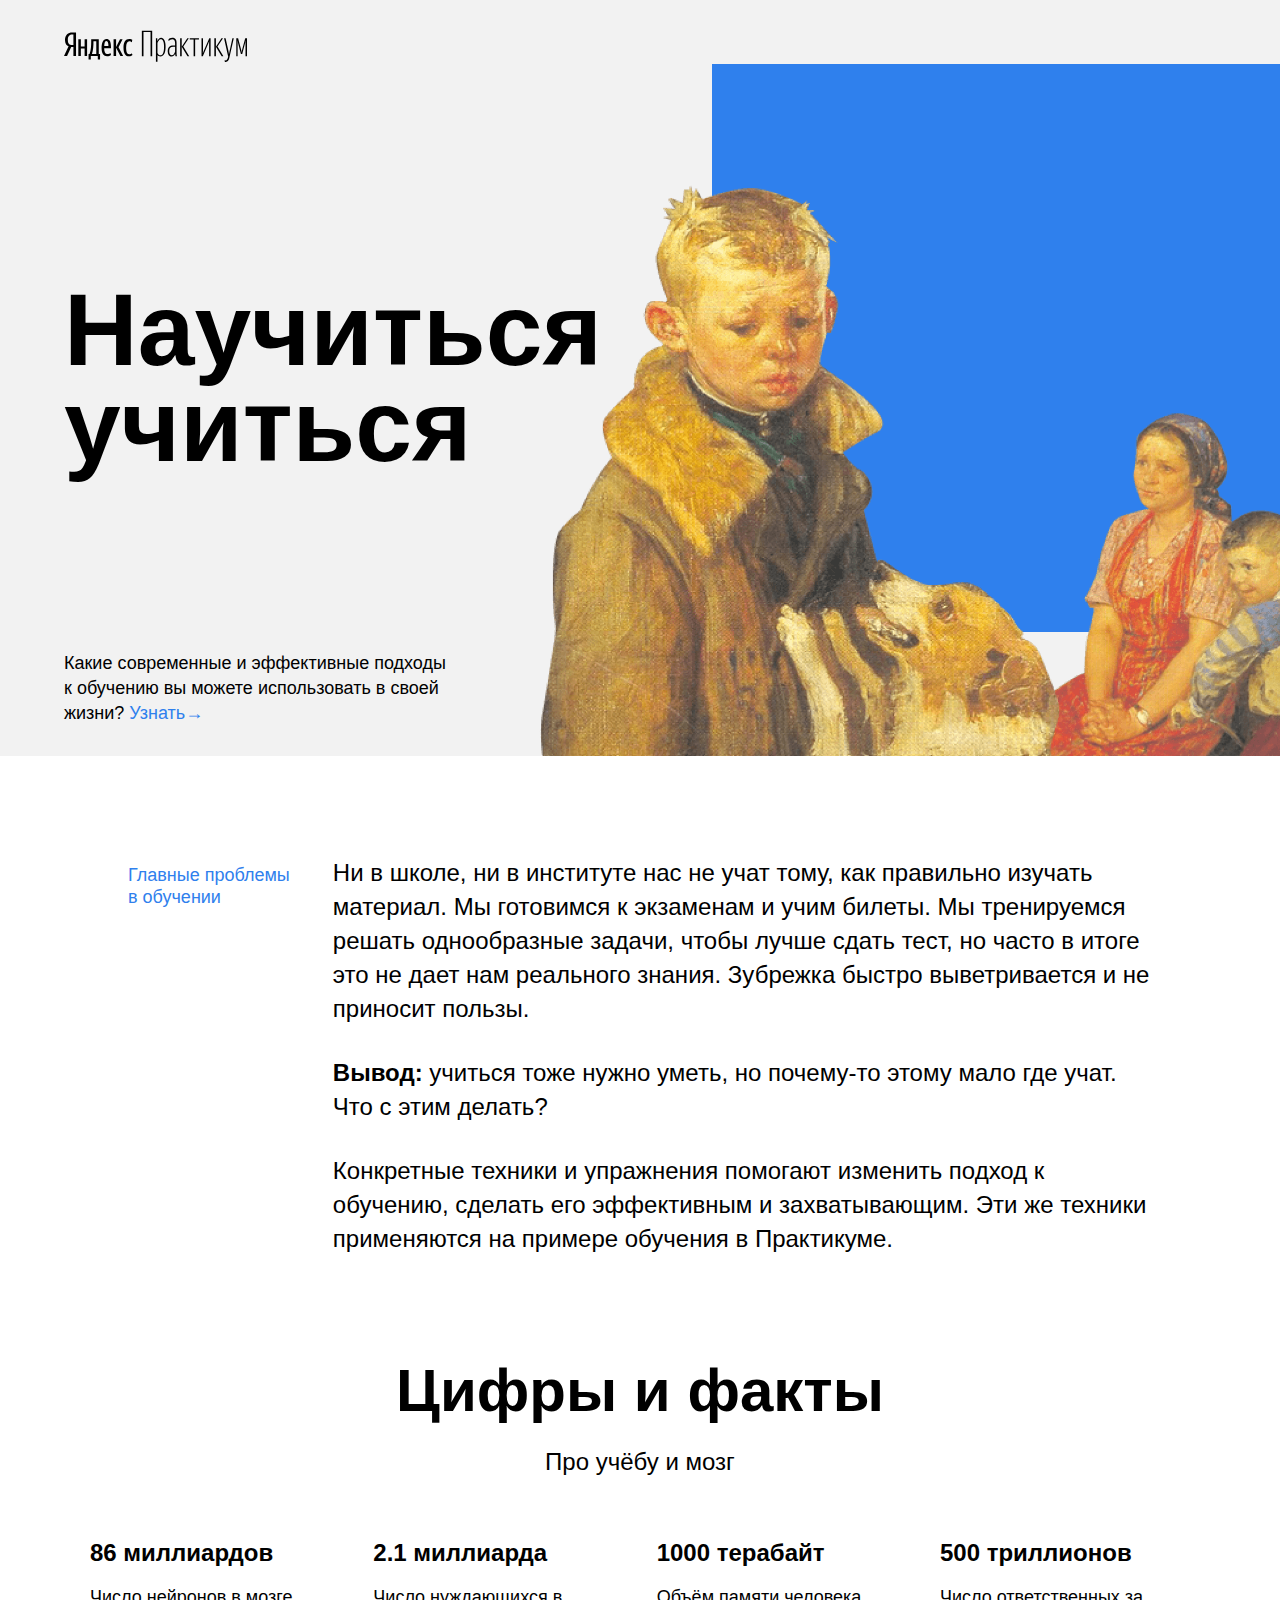
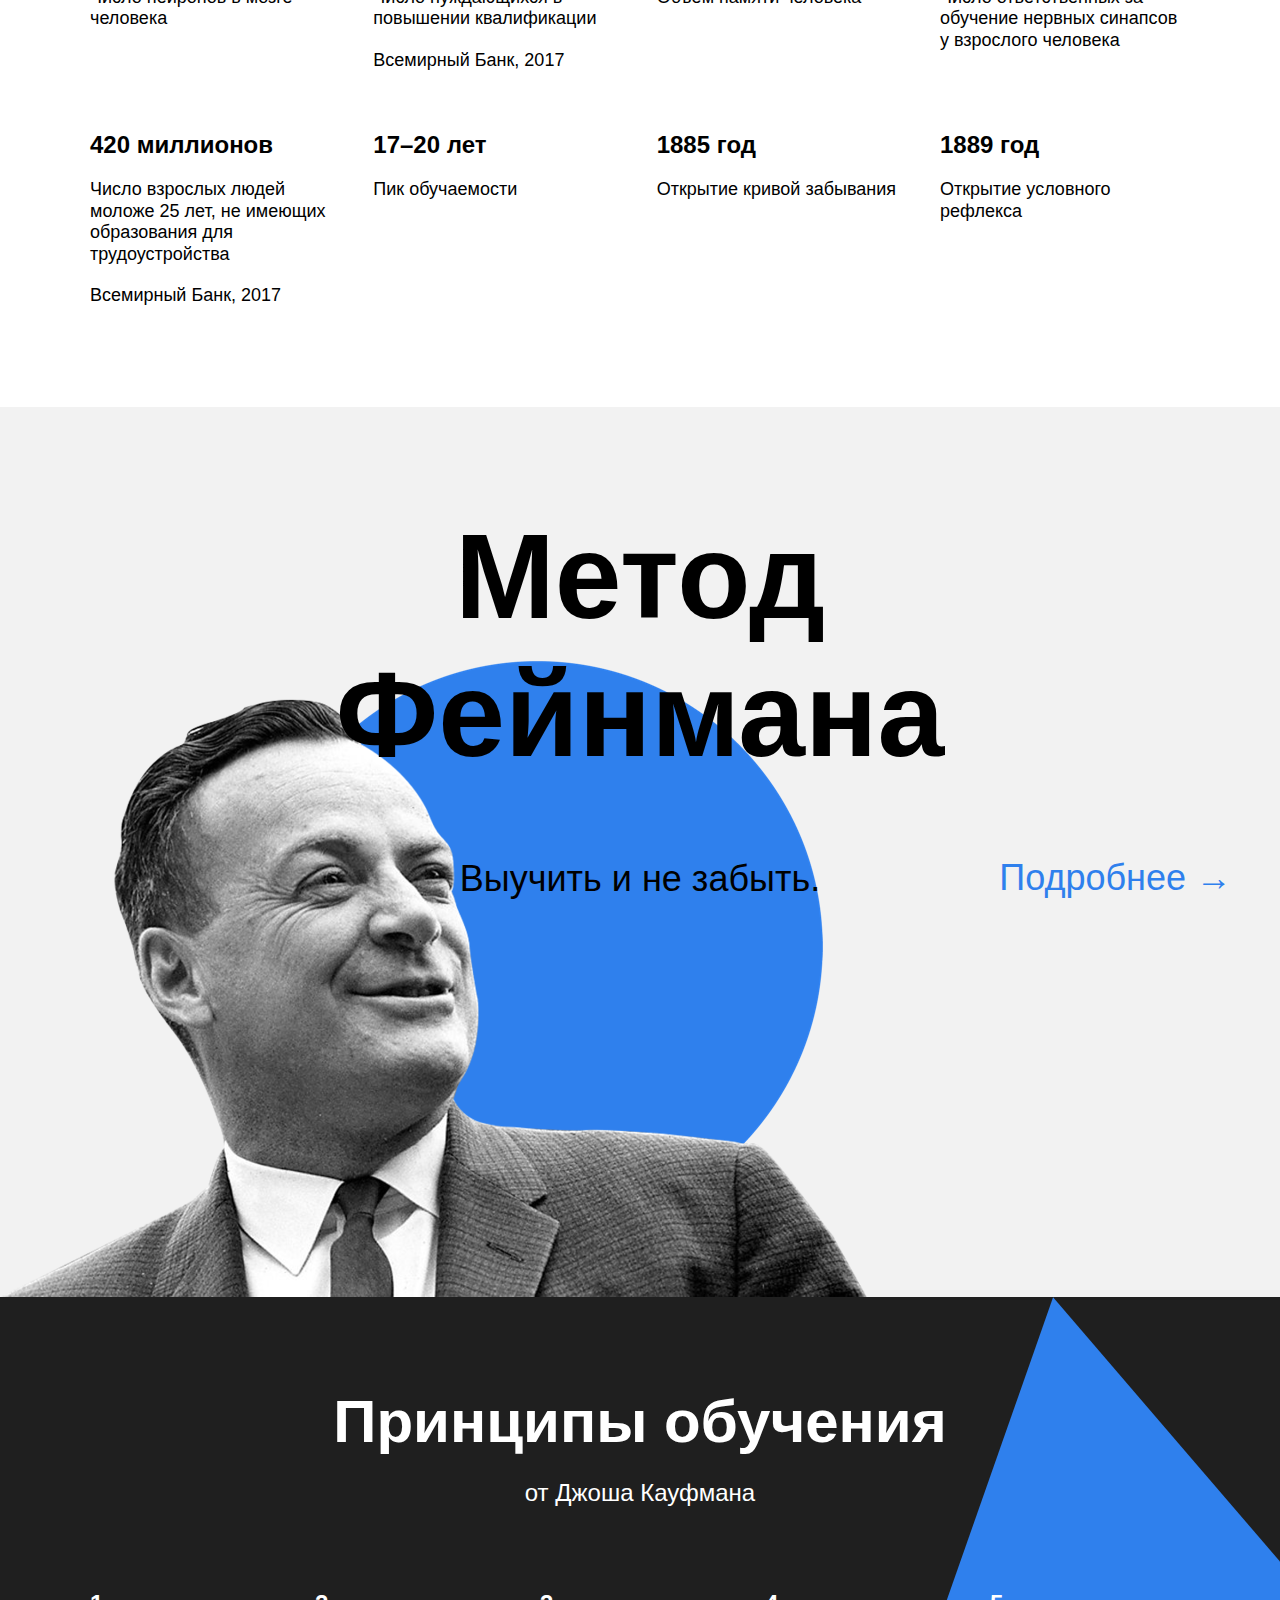
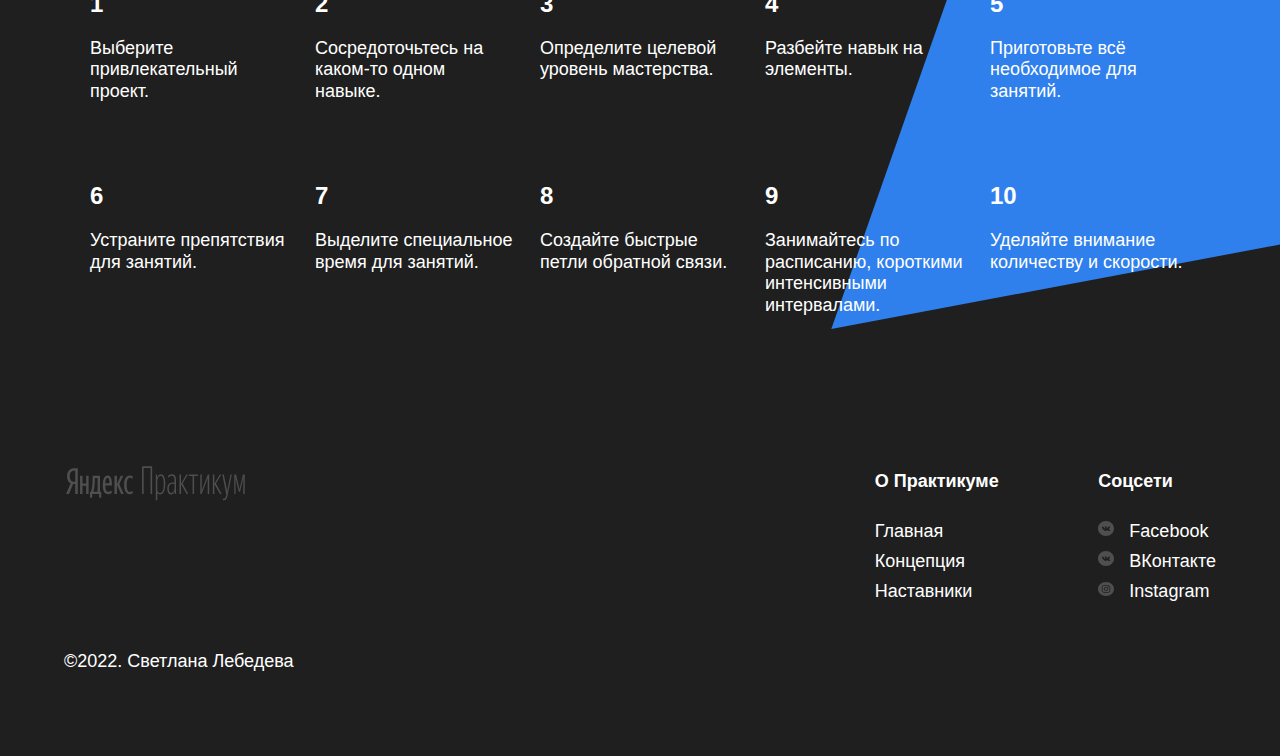
==== commit 03fb1718: "Проектная работа 1 с исправлениями" ====
--- a/index.html
+++ b/index.html
@@ -9,18 +9,17 @@
 </head>
 <body>
   <div class="page">
-    <div class="header">
+    <header class="header">
         <img class="logo logo_place_header" src="./images/logo_place_header.svg" alt="Логотип Яндекс Практикум">
-
         <h1 class="header__title">Научиться учиться</h1>
         <p class="header__subtitle">Какие
       современные и эффективные подходы к обучению
       вы можете использовать в своей жизни?
       <a href="#" class="header__link">Узнать&rarr;</a>
         </p>
-   </div>
           <img class="header__main-illustration" src="./images/header-image.png" alt="Картина Опять двойка">
         <div class="header__square-pic"></div>
+    </header>
 
     <main class="content">
       <section class="description">
@@ -139,11 +138,11 @@
     </main>
   <footer class="footer">
     <div class="footer__columns">
-        <div class="footer__column_content_copyright">
+        <div class="footer__column footer__column_content_copyright">
             <img class="logo logo_place_footer" src="./images/logo_place_footer.svg" alt="Логотип Яндекс Практикума">
             <p class="footer__author">&copy;2022. Светлана Лебедева</p>
         </div>
-        <nav class=" footer__column_content_info">
+        <nav class="footer__column footer__column_content_info">
             <h2 class="footer__column-heading">О Практикуме</h2>
             <div class="footer__column-links">
                 <a href="#" class="footer__column-link">Главная</a>
@@ -151,7 +150,7 @@
                 <a href="#" class="footer__column-link">Наставники</a>
             </div>
         </nav>
-        <div class=" footer__column_content_social">
+        <div class="footer__column footer__column_content_social">
             <h2 class="footer__column-heading">Соцсети</h2>
             <div class="footer__column-links">
                 <a href="#" class="footer__column-link">
--- a/styles/style.css
+++ b/styles/style.css
@@ -126,6 +126,7 @@
   line-height: 34px;
   font-size: 24px;
   font-weight: normal;
+  margin-top: 0;
   margin-bottom: 30px;
 }
 
@@ -147,6 +148,8 @@
 
 .section-title {
   width: 60%;
+  margin-top: 0;
+  margin-bottom: 0;
   margin-left: auto;
   margin-right: auto;
   text-align: center;
@@ -158,6 +161,7 @@
 .section-subtitle {
   width: 60%;
   margin-top: 20px;
+  margin-bottom: 0;
   margin-left: auto;
   margin-right: auto;
   text-align: center;
@@ -188,6 +192,7 @@
   font-size: 24px;
   font-weight: bold;
   margin-top: 0;
+  margin-bottom: 0;
 }
 
 .table__text {
@@ -195,6 +200,7 @@
   font-size: 18px;
   font-weight: normal;
   margin-top: 20px;
+  margin-bottom: 0;
 }
 
 .table__text :last-child {
@@ -203,7 +209,7 @@
 
 .feynman {
   position: relative;
-  margin-top: 100px;
+  margin-top: 0;
   min-height: 890px;
   background-image: url(../images/feynman.png);
   background-repeat: no-repeat;
@@ -340,6 +346,7 @@
 .footer__author {
   position: relative;
   top: 50%;
+  margin: 0;
   padding-top: 18px;
   padding-bottom: 18px;
   color: white;
@@ -366,6 +373,8 @@
 }
 
 .footer__column-heading {
+  margin-top: 0;
+  margin-bottom: 20px;
   line-height: 30px;
   font-size: 18px;
   font-weight: bold;
@@ -386,6 +395,4 @@
   margin-right: 10px;
 }
 
-h1, h2, h3, div, img, p, section{
-  margin:0;
-}
+
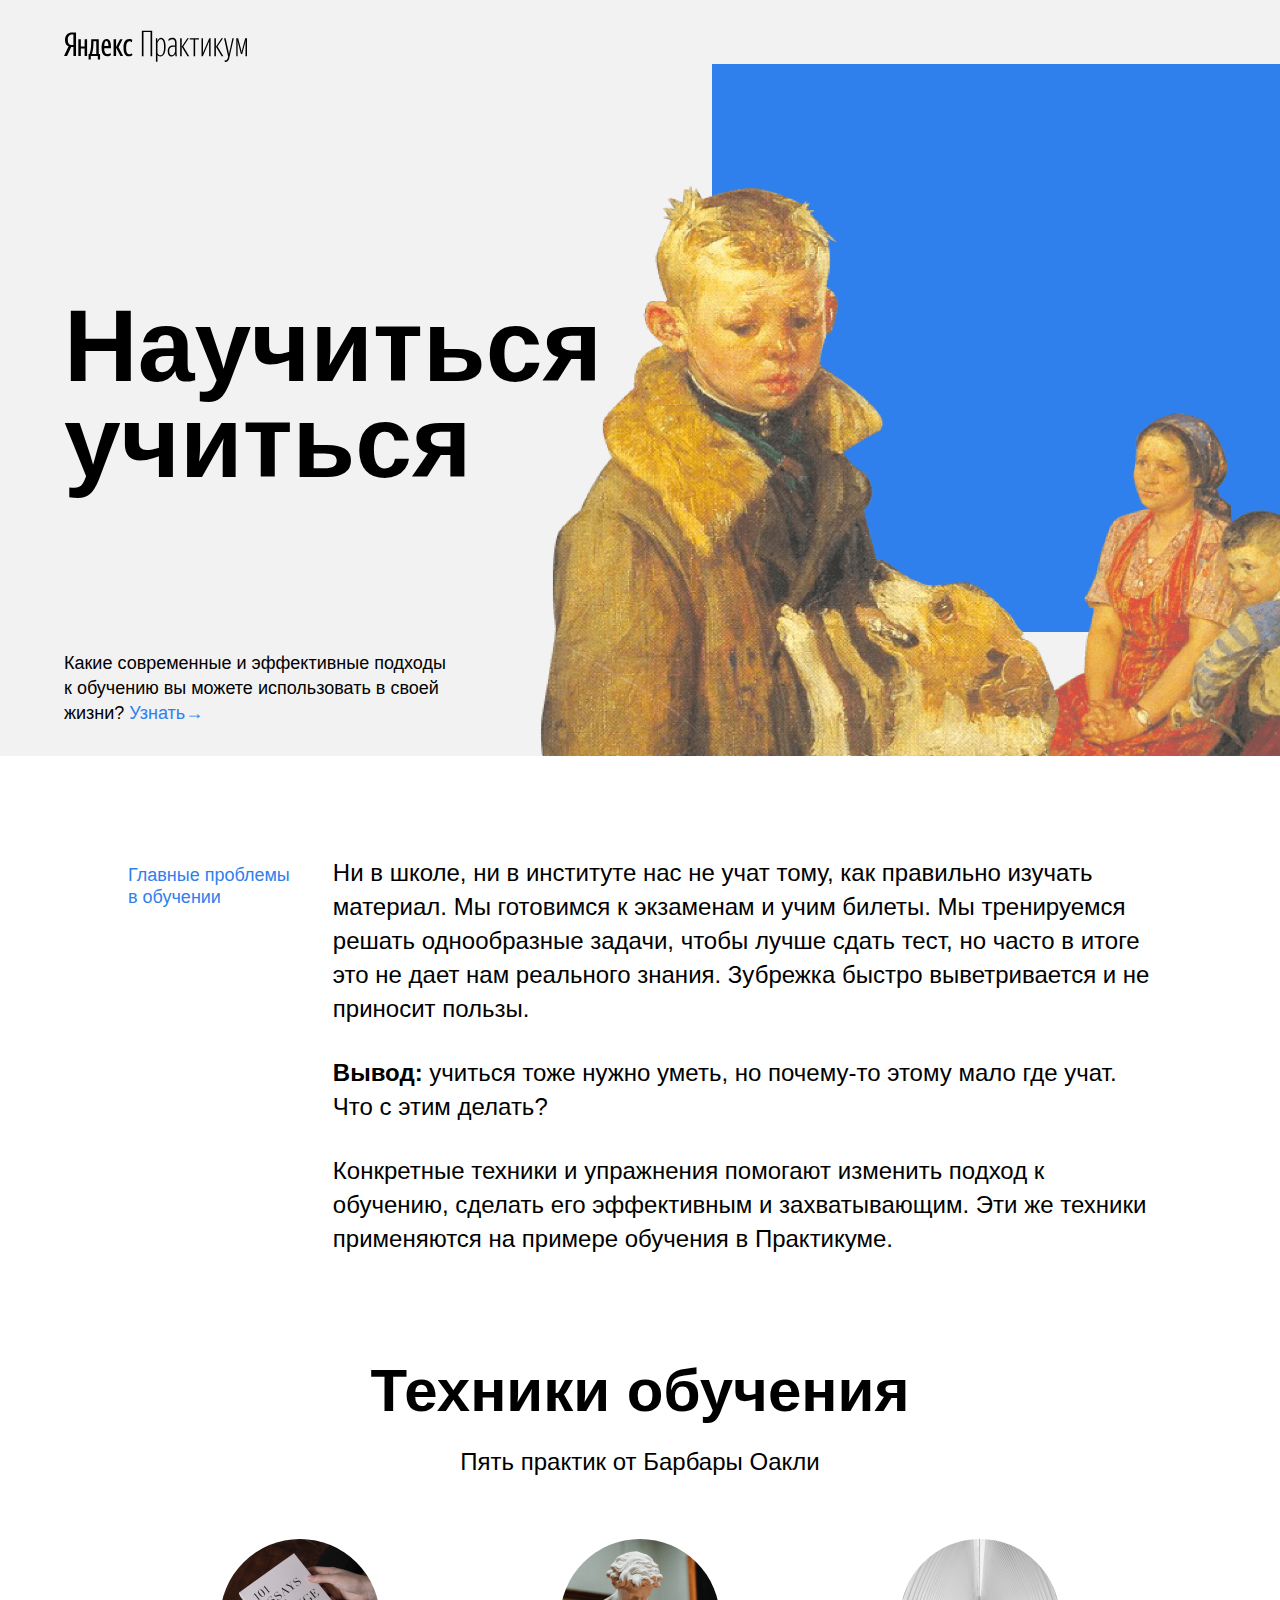
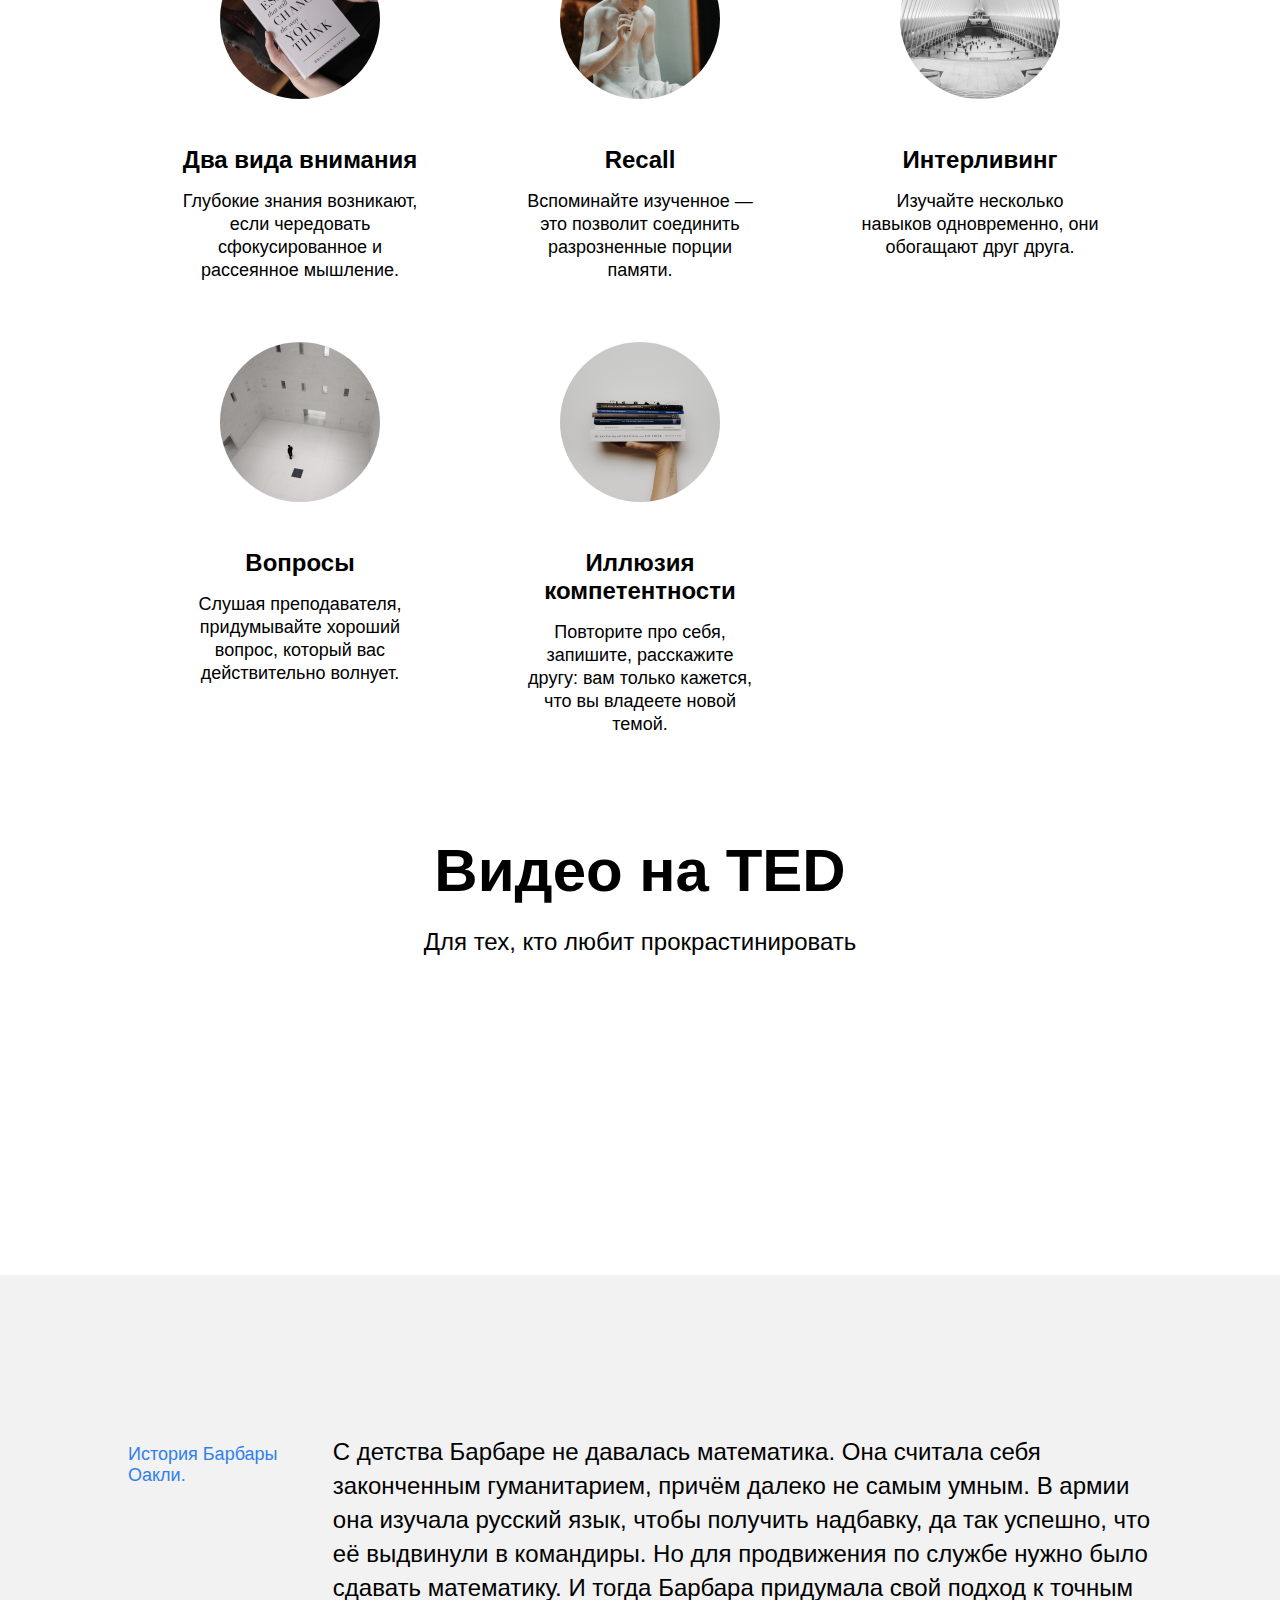
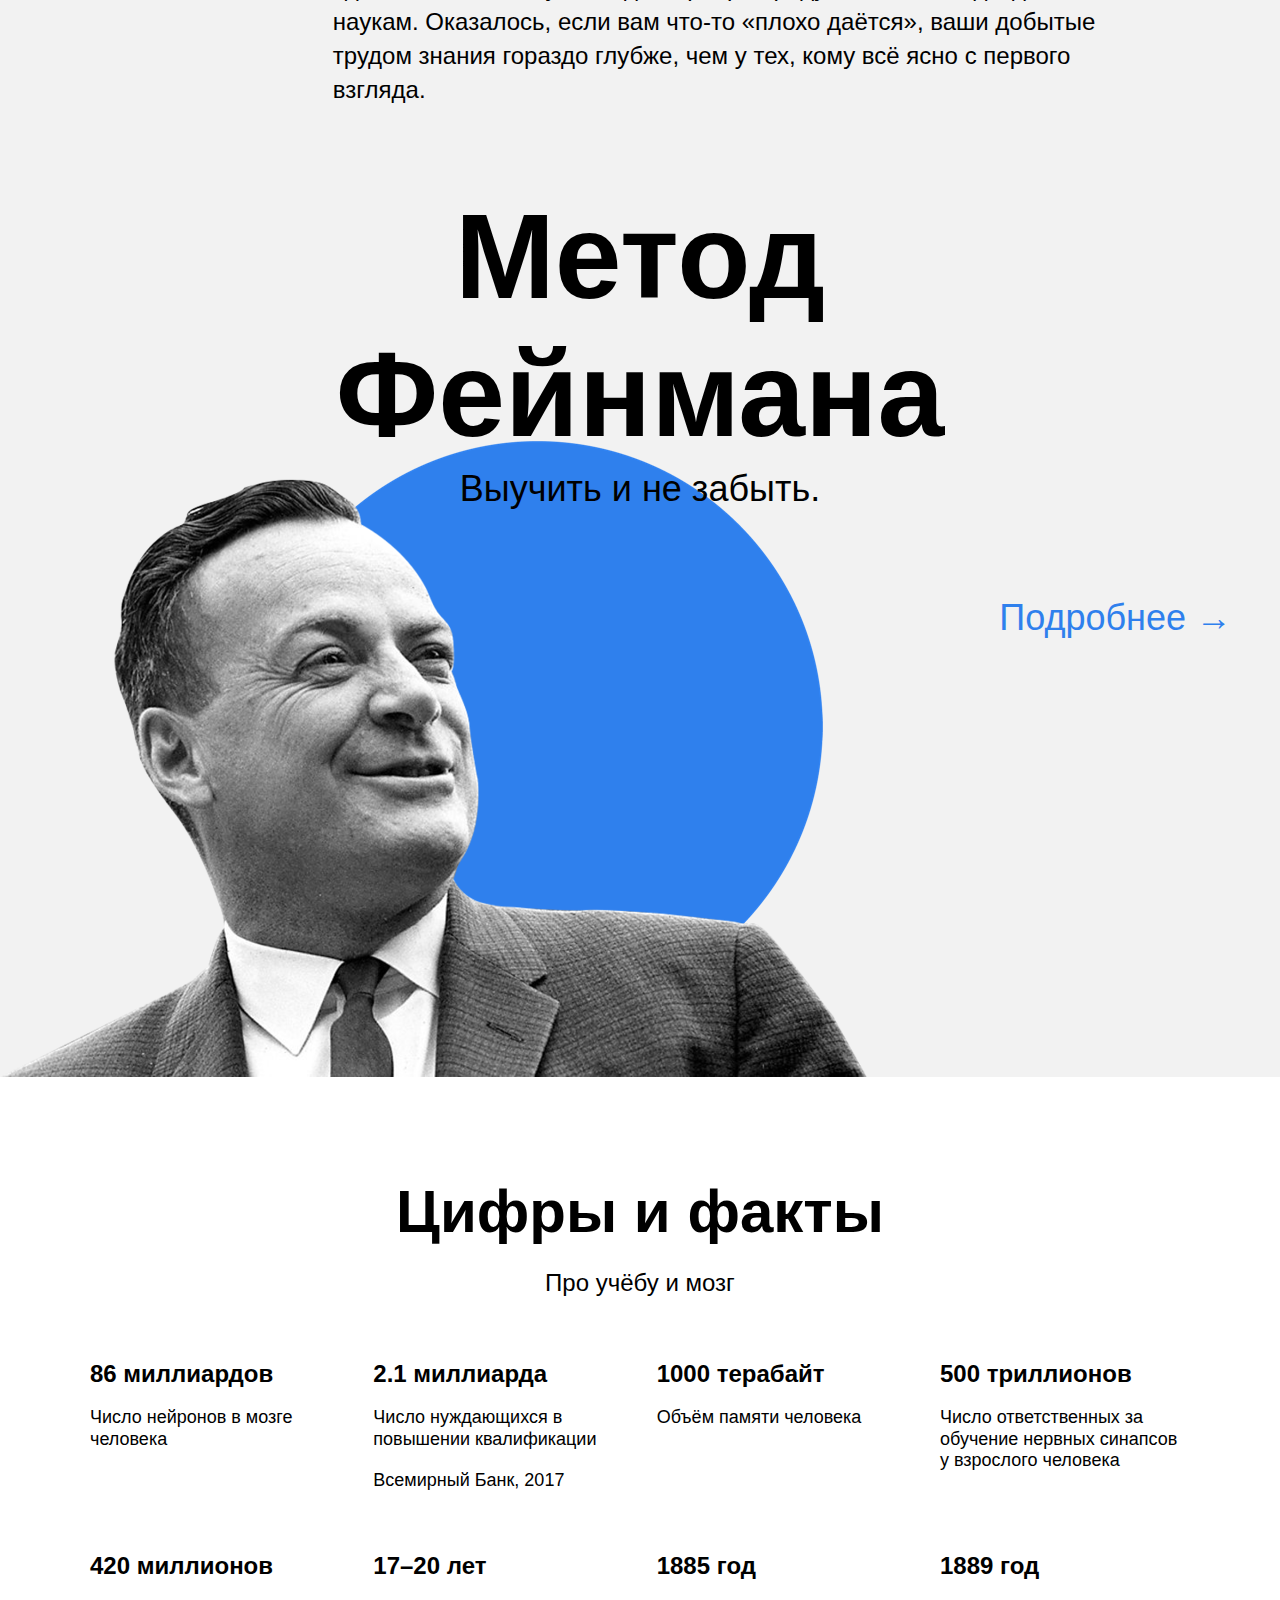
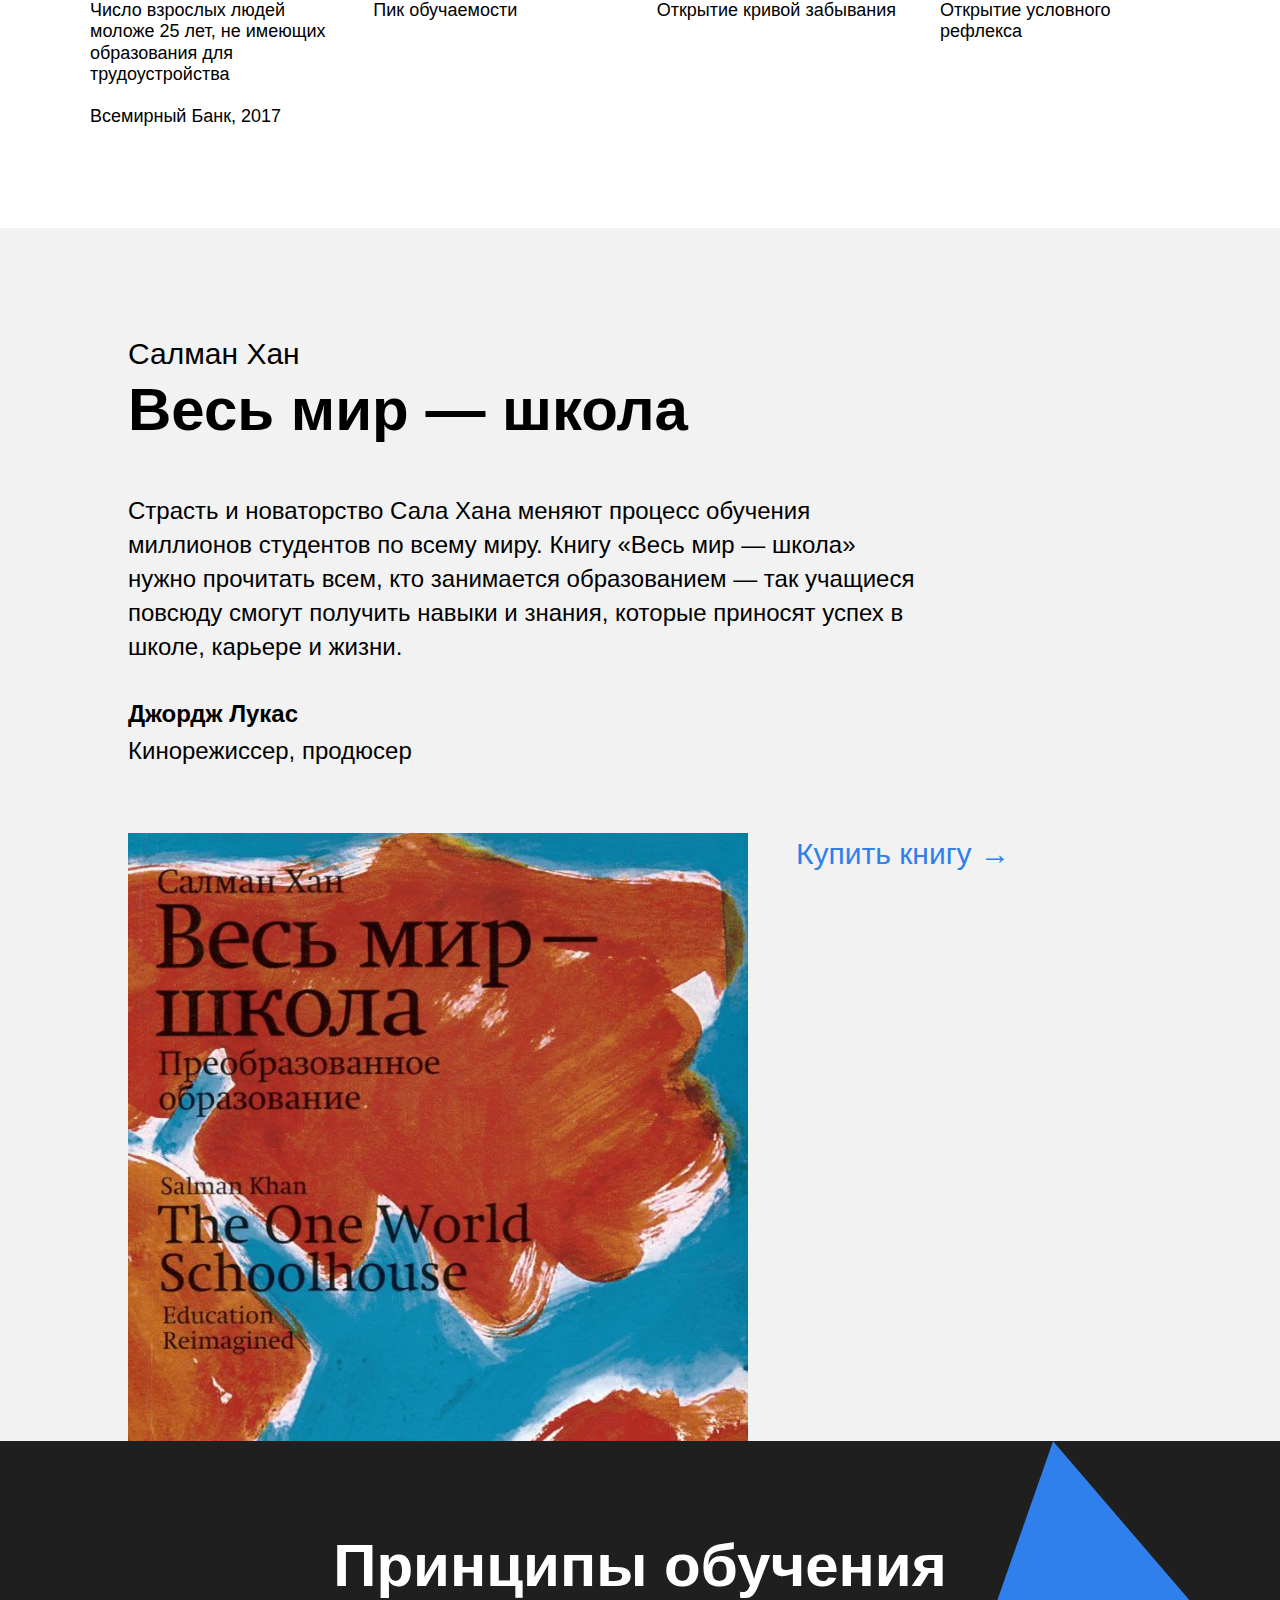
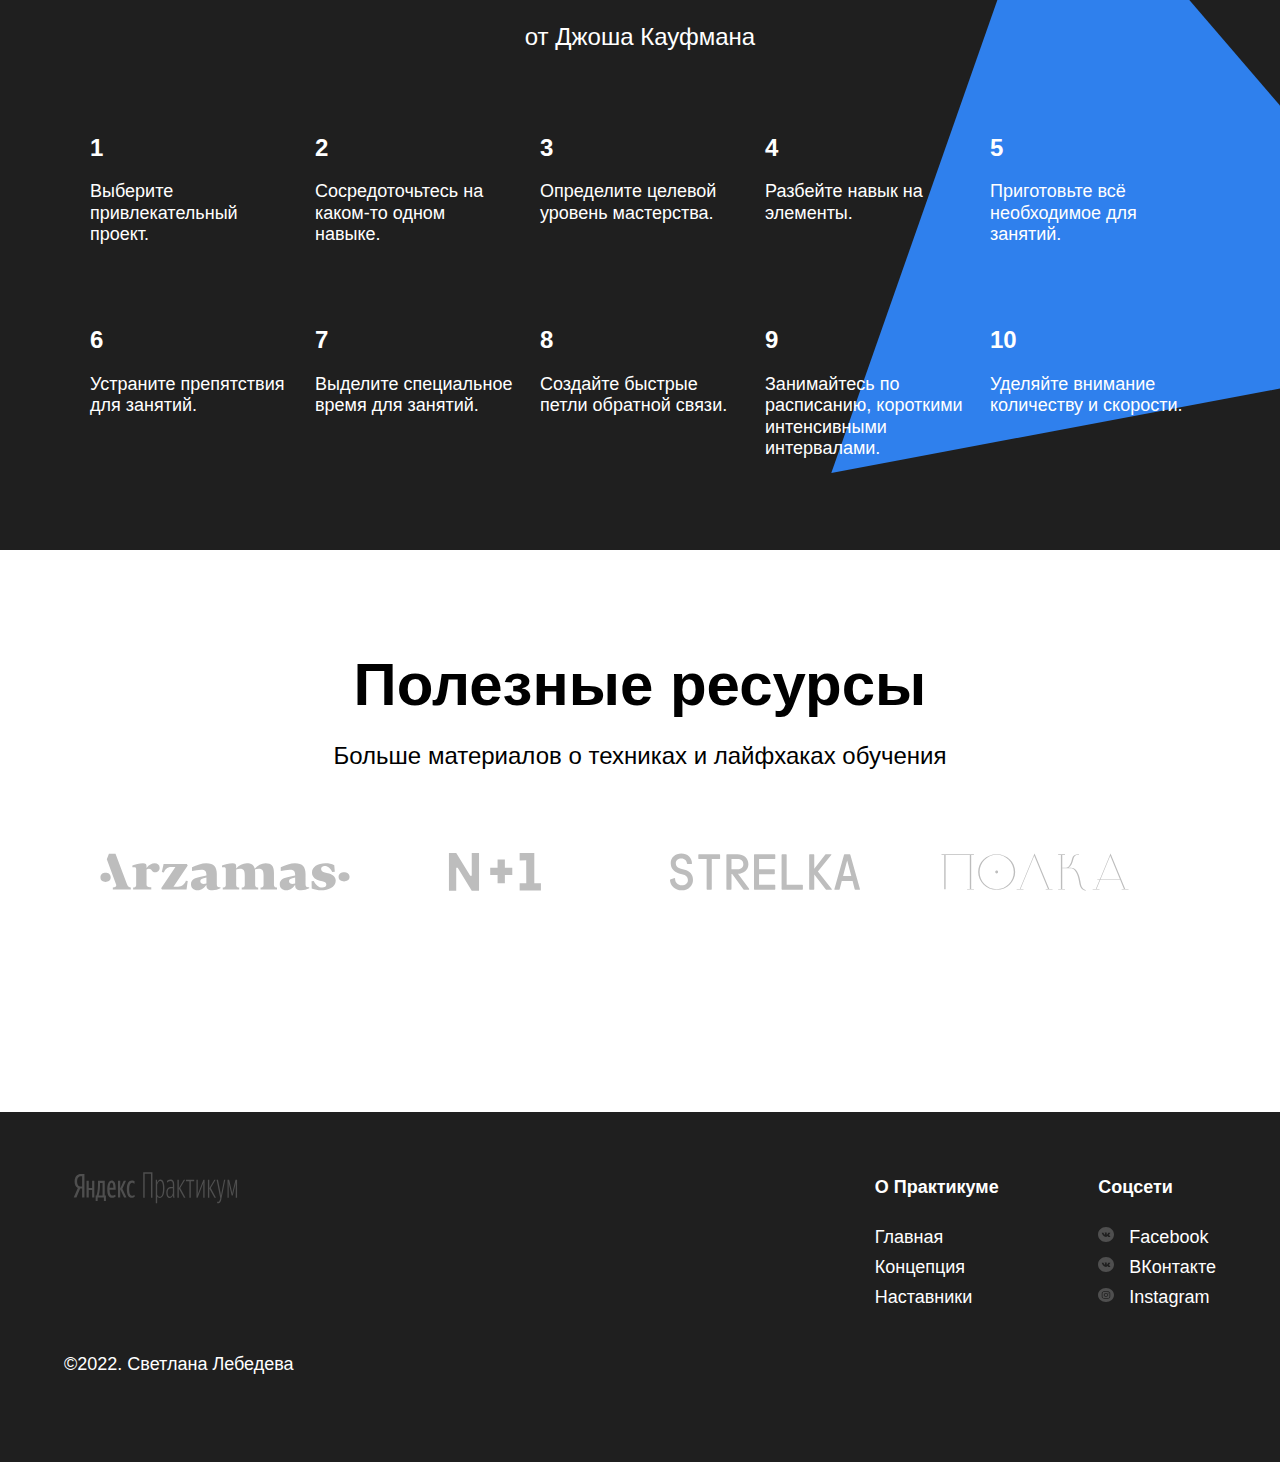
==== commit 537241e9: "Проектная работа №2" ====
--- a/index.html
+++ b/index.html
@@ -3,9 +3,9 @@
 <head>
   <meta charset="UTF-8">
   <meta name="viewport" content="width=device-width, initial-scale=1.0">
+  <meta name="author" content="Svetlana Lebedeva">
   <title>Научиться учиться</title>
-  <link rel="stylesheet" href="./styles/normalize.css">
-  <link rel="stylesheet" href="./styles/style.css">
+  <link rel="stylesheet" href="./pages/index.css">
 </head>
 <body>
   <div class="page">
@@ -15,12 +15,11 @@
         <p class="header__subtitle">Какие
       современные и эффективные подходы к обучению
       вы можете использовать в своей жизни?
-      <a href="#" class="header__link">Узнать&rarr;</a>
+      <a href="#" class="header__link link">Узнать&rarr;</a>
         </p>
           <img class="header__main-illustration" src="./images/header-image.png" alt="Картина Опять двойка">
-        <div class="header__square-pic"></div>
+        <div class="header__square-pic rotation"></div>
     </header>
-
     <main class="content">
       <section class="description">
         <div class="two-columns">
@@ -40,55 +39,125 @@
             </div>
         </div>
       </section>
-      <section class="digits">
-          <h2 class="section-title">Цифры и факты</h2>
-          <p class="section-subtitle">Про учёбу и мозг</p>
-          <div class="table">
-            <div class="table__cell">
-              <h3 class="table__heading">86 миллиардов</h3>
-              <p class="table__text">Число нейронов в мозге человека</p>
-            </div>
-            <div class="table__cell">
-              <h3 class="table__heading">2.1 миллиарда</h3>
-              <p class="table__text">Число нуждающихся в повышении квалификации</p>
-              <p class="table__text">Всемирный Банк, 2017</p>
-            </div>
-            <div class="table__cell">
-              <h3 class="table__heading">1000 терабайт</h3>
-              <p class="table__text">Объём памяти человека</p>
-            </div>
-            <div class="table__cell">
-              <h3 class="table__heading">500 триллионов</h3>
-              <p class="table__text">Число ответственных за обучение нервных синапсов у взрослого человека</p>
-            </div>
-            <div class="table__cell">
-              <h3 class="table__heading">420 миллионов</h3>
-              <p class="table__text">Число взрослых людей моложе 25 лет, не имеющих образования для трудоустройства</p>
-              <p class="table__text">Всемирный Банк, 2017</p>
-            </div>
-            <div class="table__cell">
-              <h3 class="table__heading">17–20 лет</h3>
-              <p class="table__text">Пик обучаемости</p>
-            </div>
-            <div class="table__cell">
-              <h3 class="table__heading">1885 год</h3>
-              <p class="table__text">Открытие кривой забывания</p>
-            </div>
-            <div class="table__cell">
-              <h3 class="table__heading">1889 год</h3>
-              <p class="table__text">Открытие условного рефлекса</p>
-            </div>
-          </div>
-      </section>
+
+      <section class="techniques">
+        <h2 class="section-title">Техники обучения</h2>
+        <p class="section-subtitle">Пять практик от Барбары Оакли</p>
+        <ul class="cards">
+          <li class="cards__item">
+            <img class="cards__image" src="./images_sprint-2/cards-attention.png"  alt="Книга Брианны Вист 101 Эссе, которые изменят то, как вы думаете">
+            <h3 class="cards__title">Два вида внимания</h3>
+            <p class="cards__description">Глубокие знания возникают, если чередовать сфокусированное и рассеянное мышление.</p>
+          </li>
+          <li class="cards__item">
+            <img class="cards__image" src="./images_sprint-2/cards-recall.png"  alt="Античная скульптура мальчика">
+            <h3 class="cards__title">Recall</h3>
+            <p class="cards__description">Вспоминайте изученное — это позволит соединить разрозненные порции памяти.</p>
+          </li>
+          <li class="cards__item">
+            <img class="cards__image" src="./images_sprint-2/cards-interliving.png"  alt="Интерливинг">
+            <h3 class="cards__title">Интерливинг</h3>
+            <p class="cards__description">Изучайте несколько навыков одновременно, они обогащают друг друга.</p>
+          </li>
+          <li class="cards__item">
+            <img class="cards__image" src="./images_sprint-2/cards-question.png"  alt="Вопросы">
+            <h3 class="cards__title">Вопросы</h3>
+            <p class="cards__description">Слушая преподавателя, придумывайте хороший вопрос, который вас действительно волнует.</p>
+          </li>
+          <li class="cards__item">
+            <img class="cards__image" src="./images_sprint-2/cards-competence.png"  alt="Иллюзия компетентности">
+            <h3 class="cards__title">Иллюзия компетентности</h3>
+            <p class="cards__description">Повторите про себя, запишите, расскажите другу: вам только кажется, что вы владеете новой темой.</p>
+          </li>
+        </ul>
+      </section>
+
+      <section class="video">
+        <h2 class="section-title">Видео нa TED</h2>
+        <p class="section-subtitle">Для тех, кто любит прокрастинировать</p>
+        <div class="video__iframes">
+          <iframe class="video__iframe" src="https://www.youtube.com/embed/5MgBikgcWnY" allow="accelerometer; autoplay; encrypted-media; gyroscope; picture-in-picture" allowfullscreen></iframe>
+          <iframe class="video__iframe" src="https://www.youtube.com/embed/arj7oStGLkU" allow="accelerometer; autoplay; encrypted-media; gyroscope; picture-in-picture" allowfullscreen></iframe>
+        </div>
+      </section>
+
+      <section class="oakley">
+        <div class="two-columns">
+          <h2 class="two-columns__brief">История Барбары Оакли.</h2>
+          <div class="two-columns__main-text">
+            <p class="two-columns__paragraph">С детства Барбаре не давалась математика. Она считала себя законченным гуманитарием, причём далеко не самым умным. В армии она изучала русский язык, чтобы получить надбавку, да так успешно, что её выдвинули в командиры. Но для продвижения по службе нужно было сдавать математику. И тогда Барбара придумала свой подход к точным наукам. Оказалось, если вам что-то «плохо даётся», ваши добытые трудом знания гораздо глубже, чем у тех, кому всё ясно с первого взгляда.</p>
+          </div>
+        </div>
+      </section>
+
       <section class="feynman">
         <h2 class="feynman__title">Метод Фейнмана
         </h2>
         <p class="feynman__subtitle">Выучить и не забыть.
         </p>
-        <a class="link feynman__link" href="#">Подробнее &rarr;
+        <a class="link feynman__link link" href="#">Подробнее &rarr;
         </a>
       </section>
-      <section class="kaufman">
+
+      <section class="digits">
+        <h2 class="section-title">Цифры и факты</h2>
+        <p class="section-subtitle">Про учёбу и мозг</p>
+        <div class="table">
+          <div class="table__cell">
+            <h3 class="table__heading">86 миллиардов</h3>
+            <p class="table__text">Число нейронов в мозге человека</p>
+          </div>
+          <div class="table__cell">
+            <h3 class="table__heading">2.1 миллиарда</h3>
+            <p class="table__text">Число нуждающихся в повышении квалификации</p>
+            <p class="table__text">Всемирный Банк, 2017</p>
+          </div>
+          <div class="table__cell">
+            <h3 class="table__heading">1000 терабайт</h3>
+            <p class="table__text">Объём памяти человека</p>
+          </div>
+          <div class="table__cell">
+            <h3 class="table__heading">500 триллионов</h3>
+            <p class="table__text">Число ответственных за обучение нервных синапсов у взрослого человека</p>
+          </div>
+          <div class="table__cell">
+            <h3 class="table__heading">420 миллионов</h3>
+            <p class="table__text">Число взрослых людей моложе 25 лет, не имеющих образования для трудоустройства</p>
+            <p class="table__text">Всемирный Банк, 2017</p>
+          </div>
+          <div class="table__cell">
+            <h3 class="table__heading">17–20 лет</h3>
+            <p class="table__text">Пик обучаемости</p>
+          </div>
+          <div class="table__cell">
+            <h3 class="table__heading">1885 год</h3>
+            <p class="table__text">Открытие кривой забывания</p>
+          </div>
+          <div class="table__cell">
+            <h3 class="table__heading">1889 год</h3>
+            <p class="table__text">Открытие условного рефлекса</p>
+          </div>
+        </div>
+    </section>
+
+      <section class="khan">
+        <div class="khan__container">
+          <p class="khan__author">Салман Хан</p>
+          <h3 class="khan__title">Весь мир — школа</h3>
+          <blockquote class="khan__quote">Страсть и новаторство Сала Хана меняют процесс обучения миллионов студентов по всему миру. Книгу «Весь мир — школа» нужно прочитать всем, кто занимается образованием — так учащиеся повсюду смогут получить навыки и знания, которые приносят успех в школе, карьере и жизни.
+          </blockquote>
+          <p class="khan__quote-author">Джордж Лукас</p>
+          <p class="khan__quote-author-subline">Кинорежиссер, продюсер</p>
+          <div class="khan__book-container">
+            <img class="khan__book-pic" src="./images_sprint-2/khan-book.jpg" alt="Книга Салмана Хана Весь мир - школа">
+            <a class="khan__buy-link link" href="https://www.ozon.ru/product/ves-mir-shkola-preobrazovannoe-obrazovanie-162999126/?sh=qizJR0dLWw" target="_blank">Купить книгу &rarr;</a>
+          </div>
+
+
+        </div>
+      </section>
+
+    <section class="kaufman">
         <h2 class="section-title section-title_theme_dark">Принципы обучения</h2>
         <p class="section-subtitle section-subtitle_theme_dark">от Джоша Кауфмана</p>
         <div class="table table_theme_dark">
@@ -133,9 +202,44 @@
             <p class="table__text table__text_theme_dark">Уделяйте внимание количеству и скорости.</p>
           </div>
         </div>
-            <div class="kaufman__triangle"></div>
+            <div class="kaufman__triangle rotation"></div>
+      </section>
+
+      <section class="resources">
+        <h2 class="section-title">Полезные ресурсы</h2>
+        <p class="section-subtitle">Больше материалов о техниках и лайфхаках обучения</p>
+        <ul class="resources__logo-zone">
+          <li>
+            <a class="link" href="#" target="_blank">
+              <img class="resources__logo"
+              src="./images_sprint-2/logo/resources-arzamas.svg" alt="Логотип Арзамас просветительский проект">
+            </a>
+          </li>
+          <li>
+            <a class="link" href="#" target="_blank">
+              <img class="resources__logo"
+              src="./images_sprint-2/logo/resources-n1.svg"
+              alt="Логотип N + 1 научное интернет-издание">
+            </a>
+          </li>
+          <li>
+            <a class="link" href="#" target="_blank">
+              <img class="resources__logo"
+              src="./images_sprint-2/logo/resources-strelka.svg"
+              alt="Образовательное учреждение Стрелка">
+            </a>
+          </li>
+          <li>
+            <a class="link" href="#" target="_blank">
+              <img class="resources__logo"
+              src="./images_sprint-2/logo/resources-polka.svg"
+              alt="Образовательный проект Полка">
+            </a>
+          </li>
+        </ul>
       </section>
     </main>
+
   <footer class="footer">
     <div class="footer__columns">
         <div class="footer__column footer__column_content_copyright">
@@ -145,23 +249,23 @@
         <nav class="footer__column footer__column_content_info">
             <h2 class="footer__column-heading">О Практикуме</h2>
             <div class="footer__column-links">
-                <a href="#" class="footer__column-link">Главная</a>
-                <a href="#" class="footer__column-link">Концепция</a>
-                <a href="#" class="footer__column-link">Наставники</a>
+                <a href="#" class="footer__column-link link">Главная</a>
+                <a href="#" class="footer__column-link link">Концепция</a>
+                <a href="#" class="footer__column-link link">Наставники</a>
             </div>
         </nav>
         <div class="footer__column footer__column_content_social">
             <h2 class="footer__column-heading">Соцсети</h2>
             <div class="footer__column-links">
-                <a href="#" class="footer__column-link">
+                <a href="#" class="footer__column-link link">
                     <img class="footer__social-icon" src="./images/vk_color_white.svg" alt="Фейсбук">
                     Facebook
                 </a>
-                <a href="#" class="footer__column-link">
+                <a href="#" class="footer__column-link link">
                     <img class="footer__social-icon" src="./images/vk_color_white.svg" alt="ВКонтакте">
                     ВКонтакте
                 </a>
-                <a href="#" class="footer__column-link">
+                <a href="#" class="footer__column-link link">
                     <img class="footer__social-icon" src="./images/instagram_color_white.svg" alt="Инстаграм">
                     Instagram
                 </a>
--- a/pages/index.css
+++ b/pages/index.css
@@ -0,0 +1,21 @@
+@import url('../vendor/normalize.css');
+@import url('../blocks/page/page.css');
+@import url('../blocks/header/header.css');
+@import url('../blocks/logo/logo.css');
+@import url('../blocks/rotation/rotation.css');
+@import url('../blocks/description/description.css');
+@import url('../blocks/techniques/techniques.css');
+@import url('../blocks/cards/cards.css');
+@import url('../blocks/video/video.css');
+@import url('../blocks/oakley/oakley.css');
+@import url('../blocks/two-columns/two-columns.css');
+@import url('../blocks/digits/digits.css');
+@import url('../blocks/section-title/section-title.css');
+@import url('../blocks/section-subtitle/section-subtitle.css');
+@import url('../blocks/table/table.css');
+@import url('../blocks/khan/khan.css');
+@import url('../blocks/feynman/feynman.css');
+@import url('../blocks/kaufman/kaufman.css');
+@import url('../blocks/resources/resources.css');
+@import url('../blocks/footer/footer.css');
+@import url('../blocks/link/link.css');
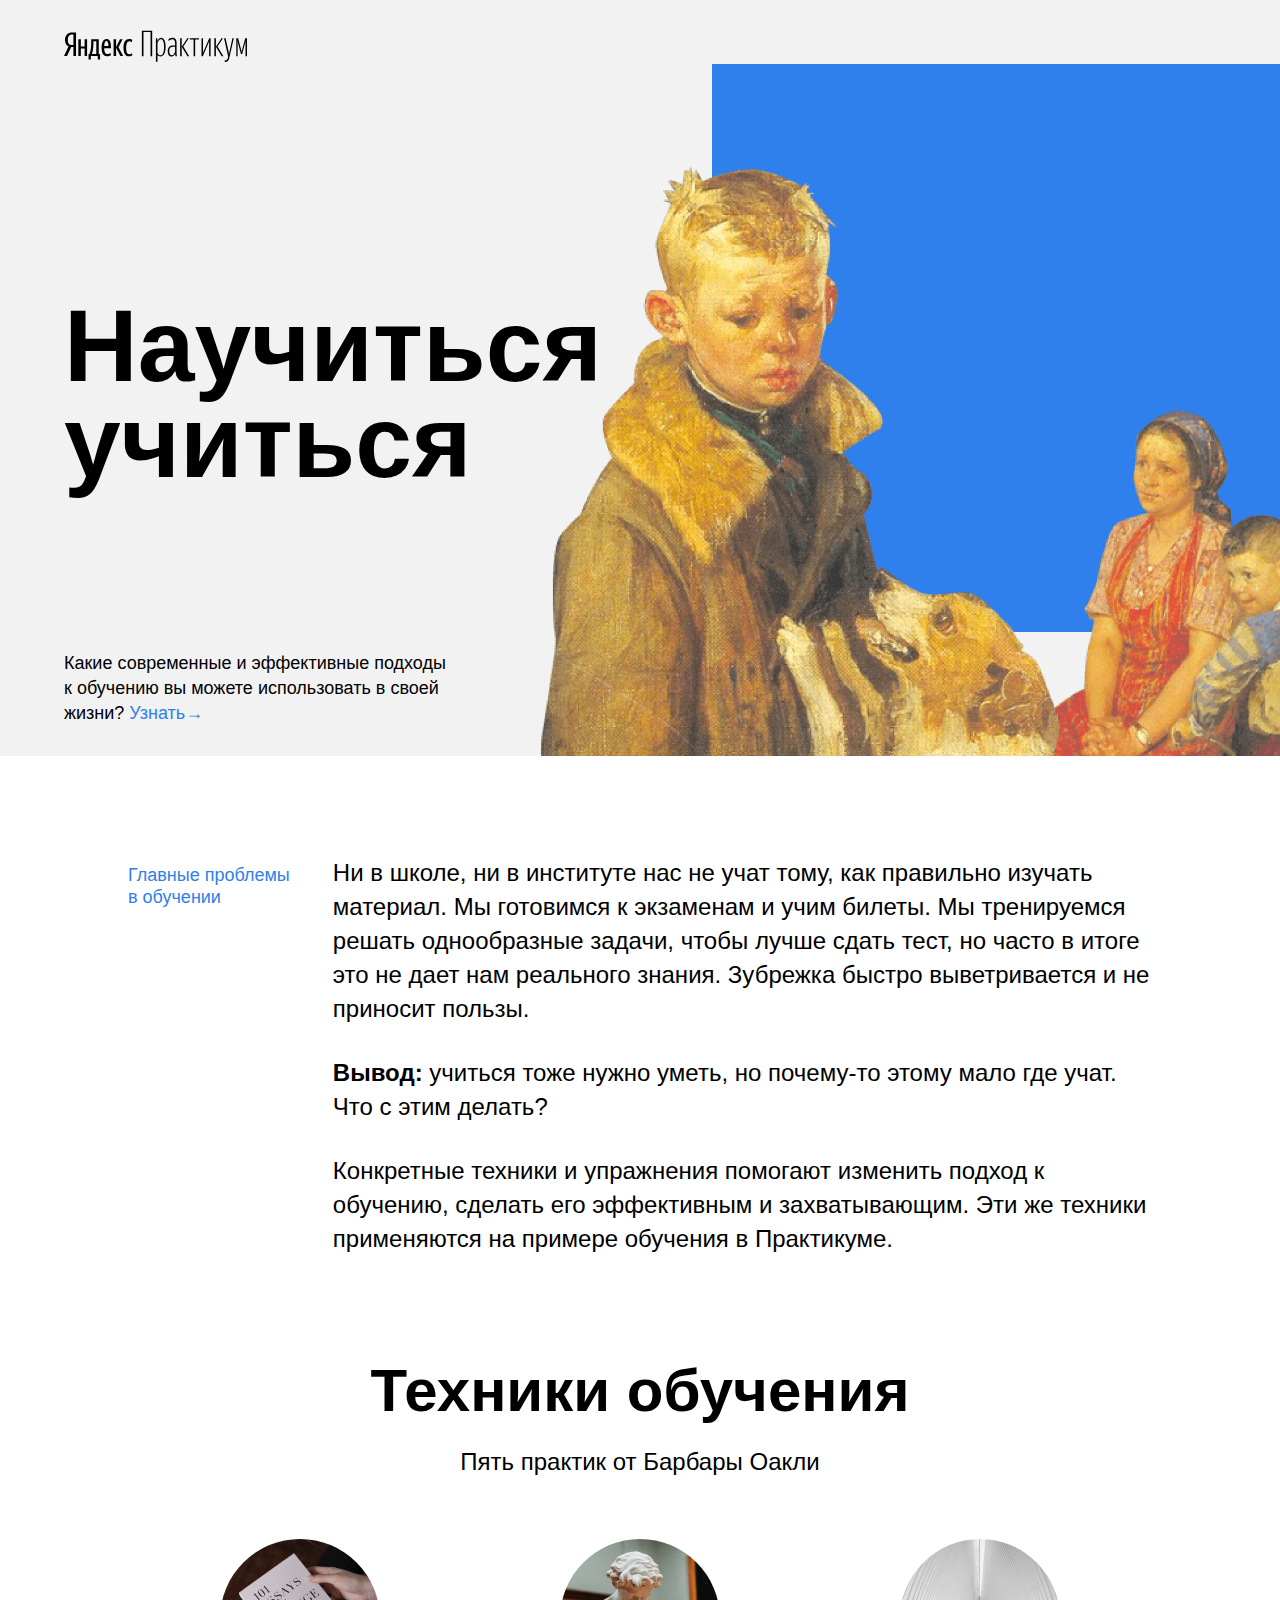
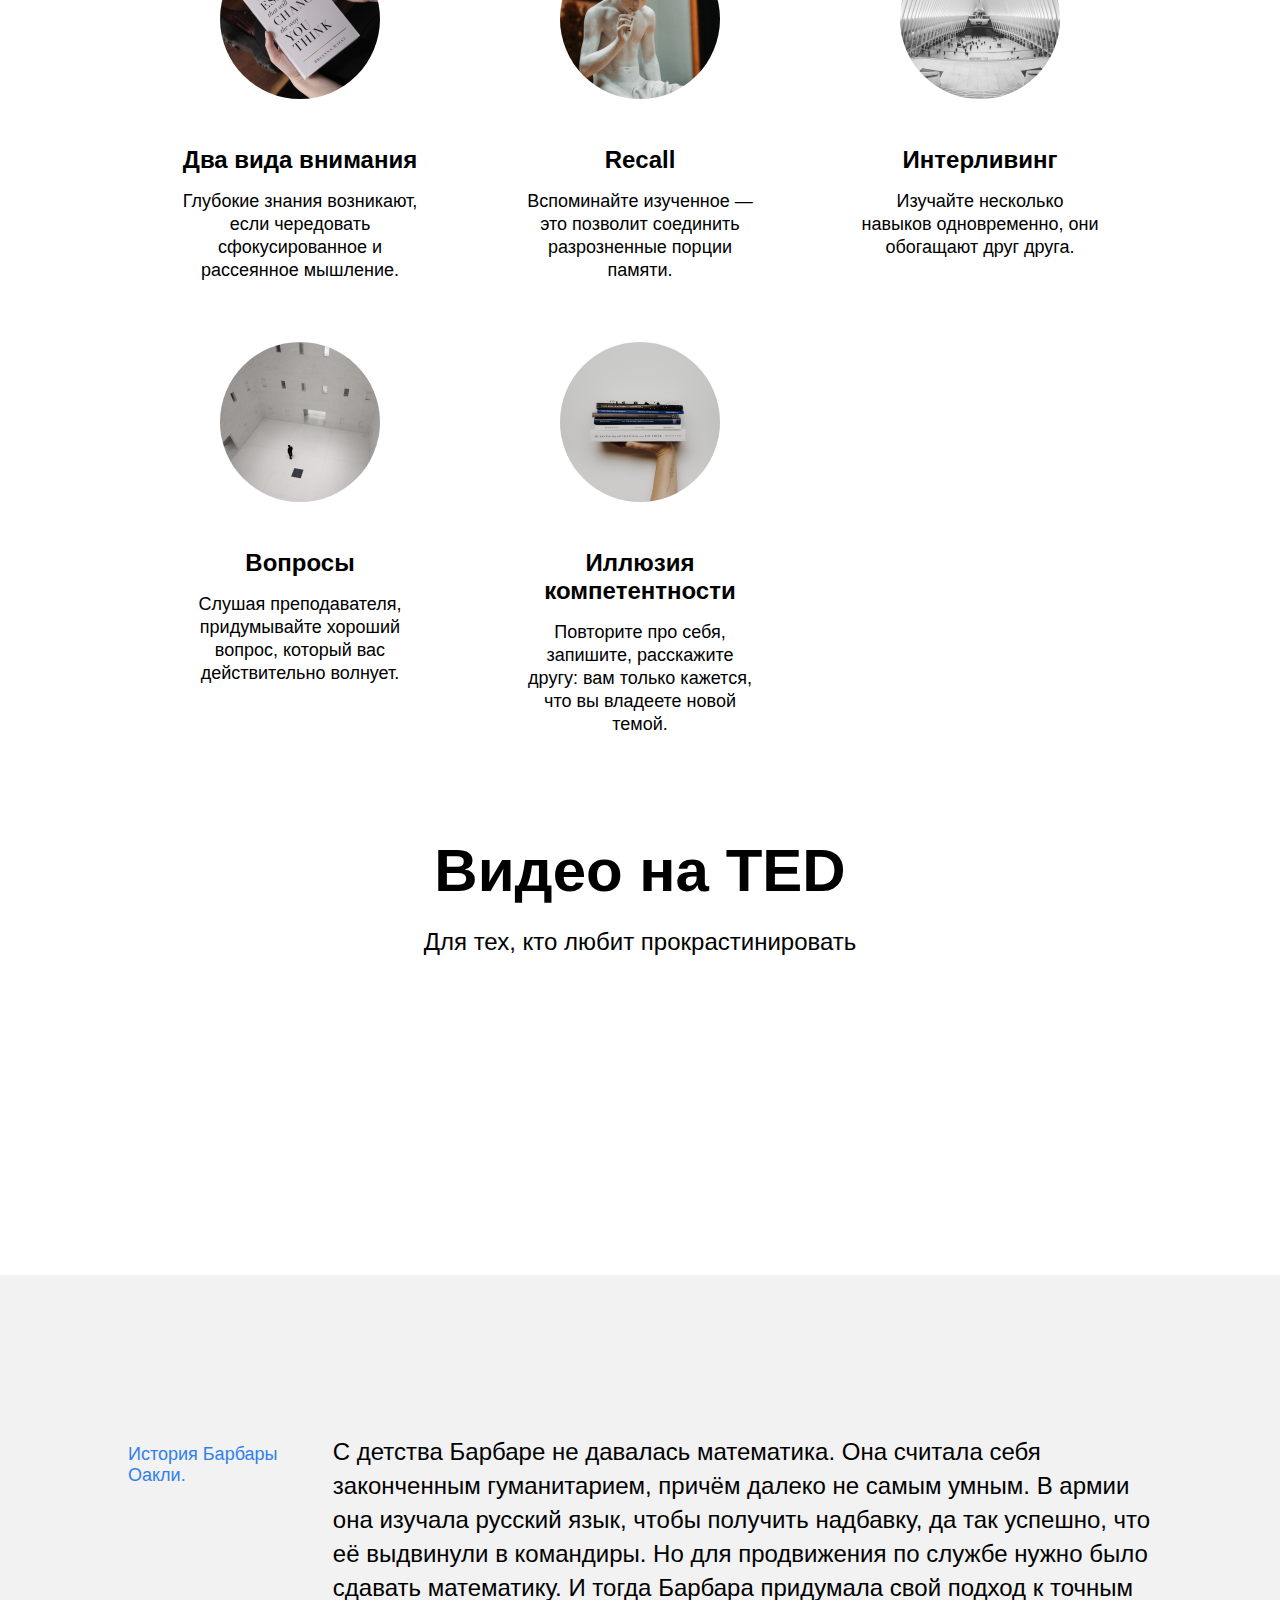
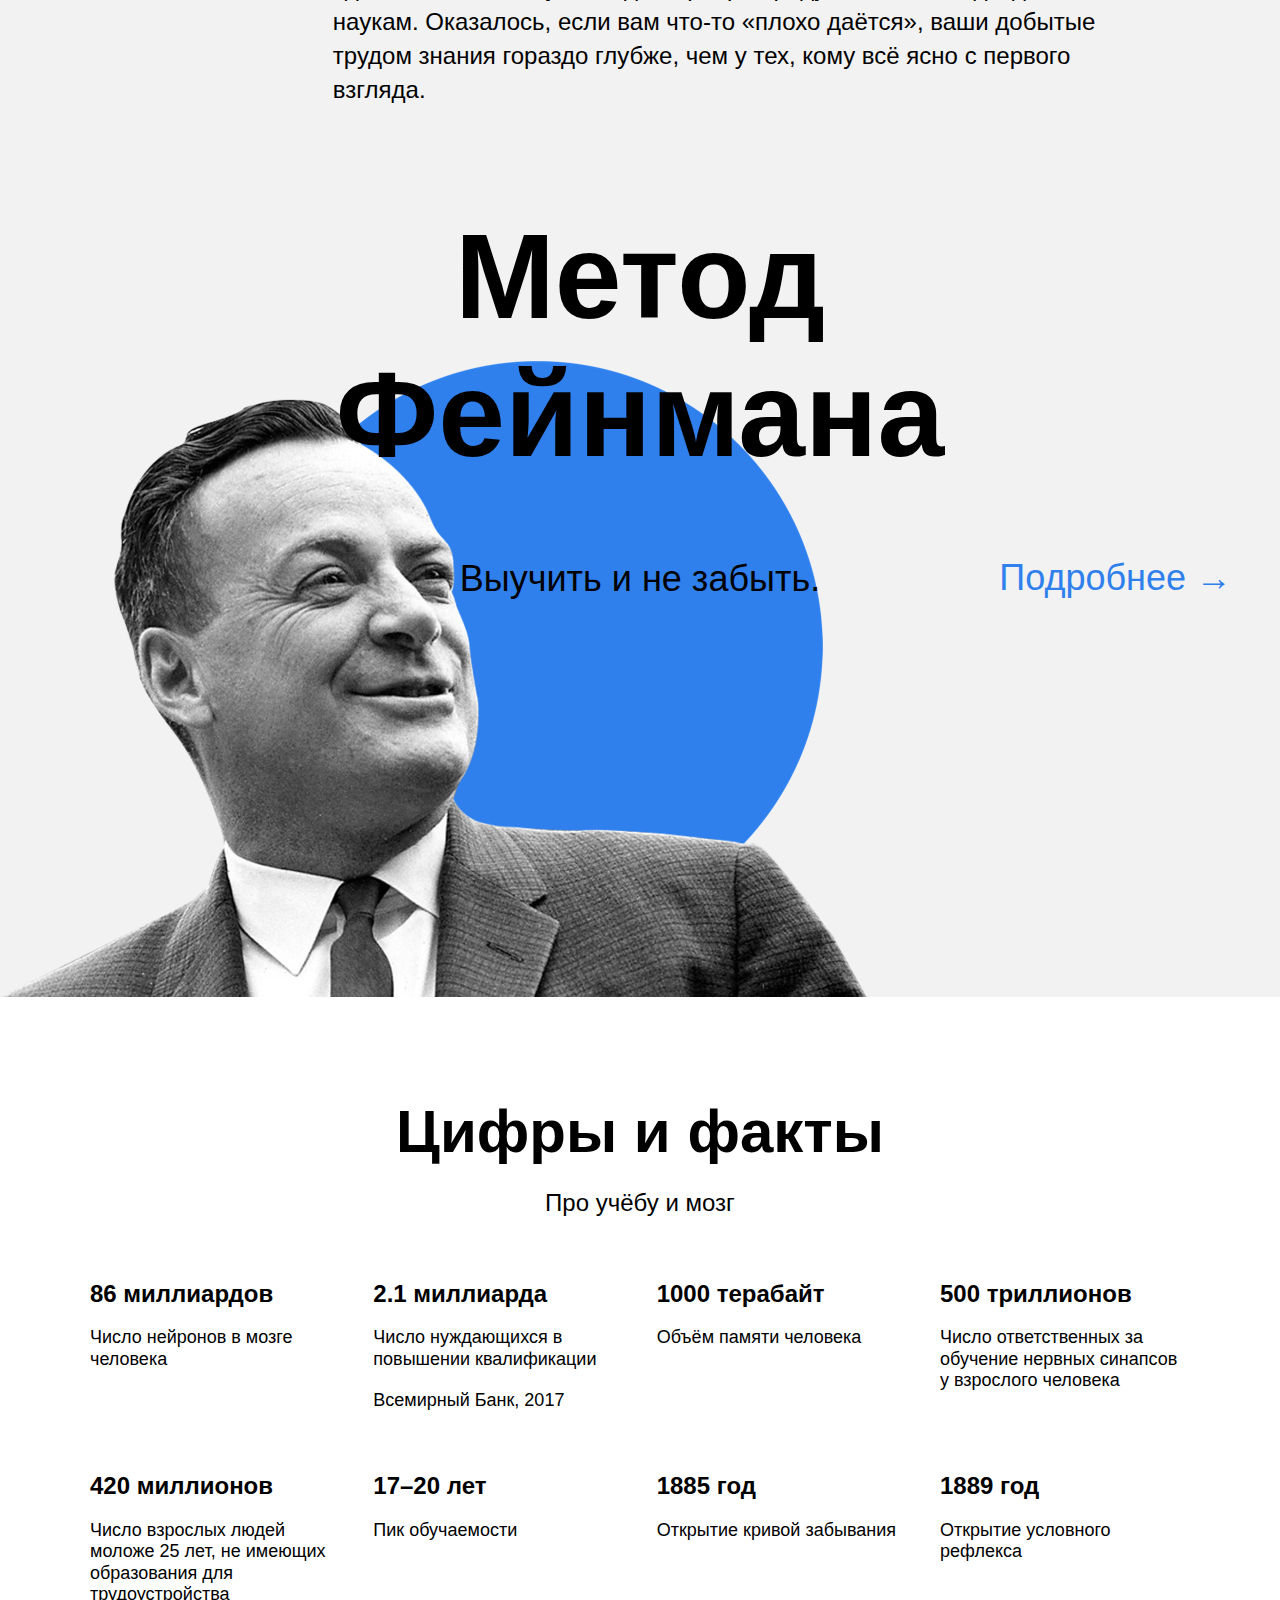
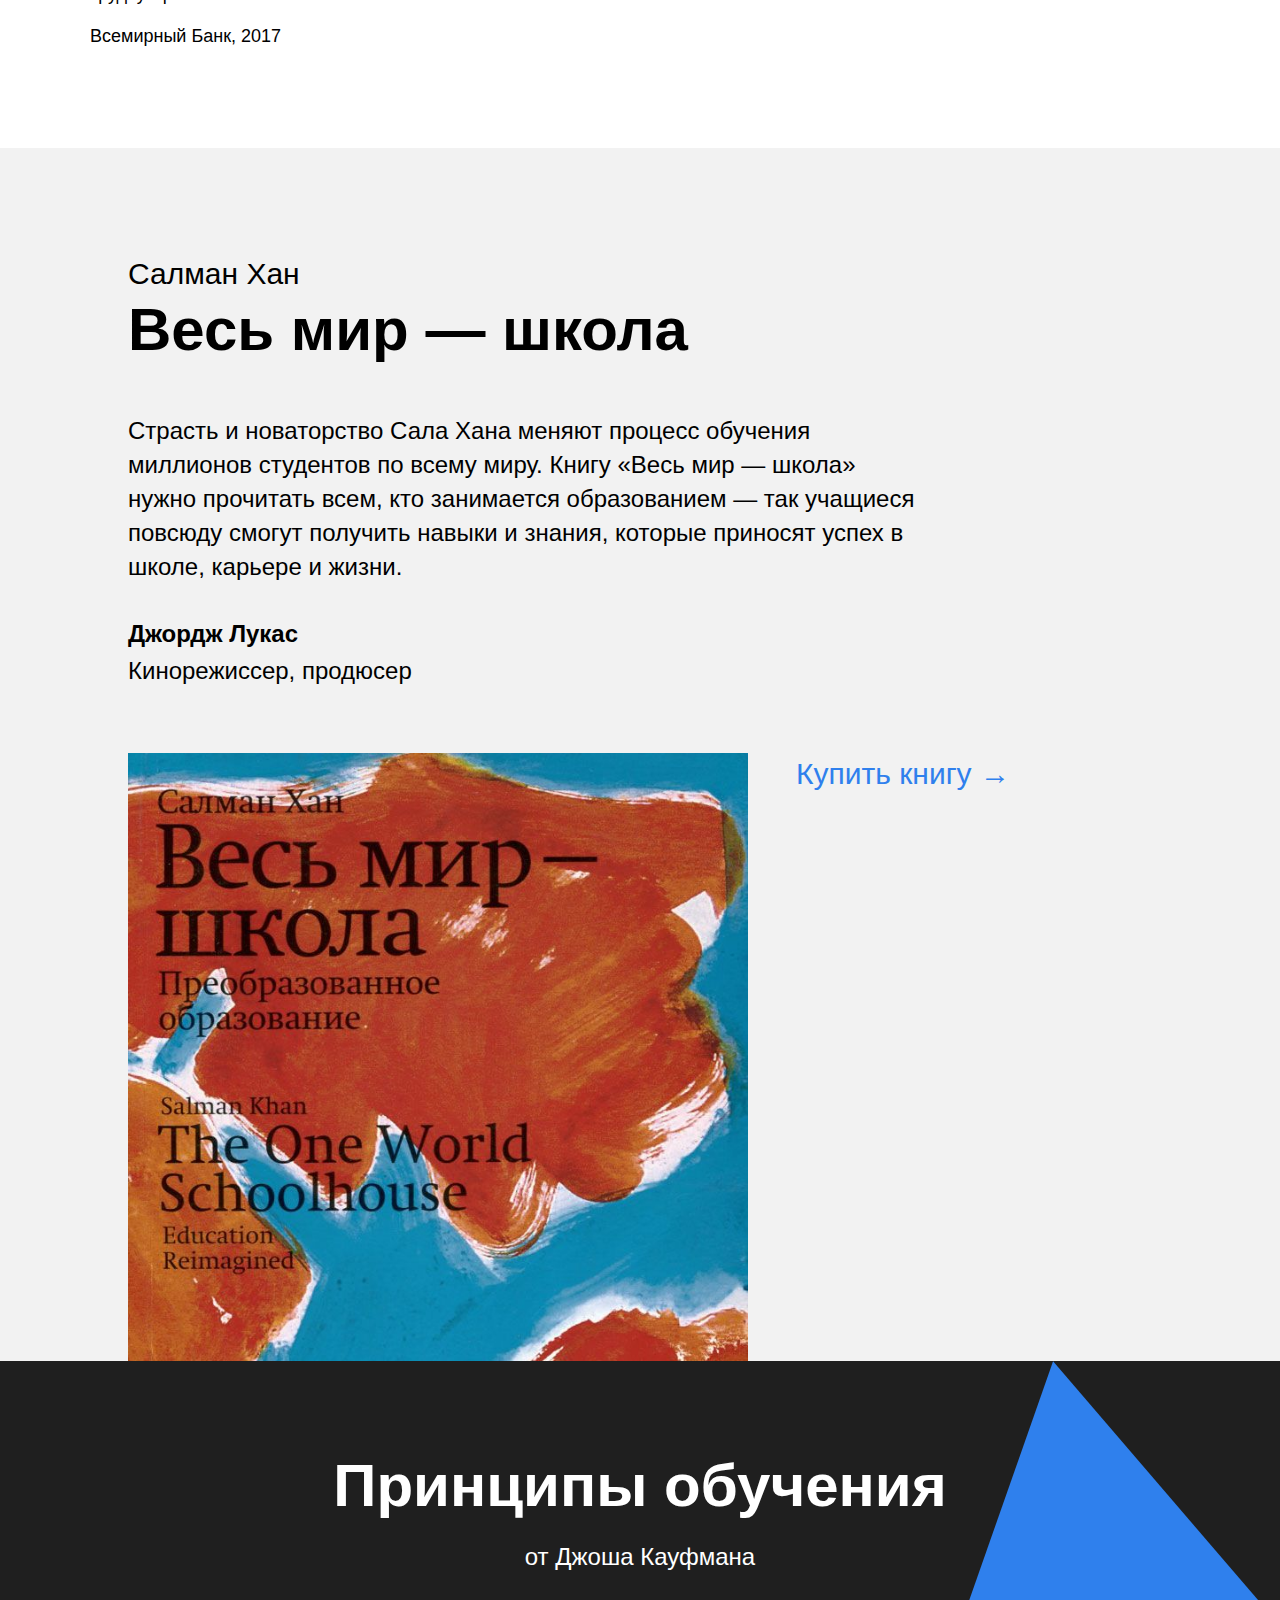
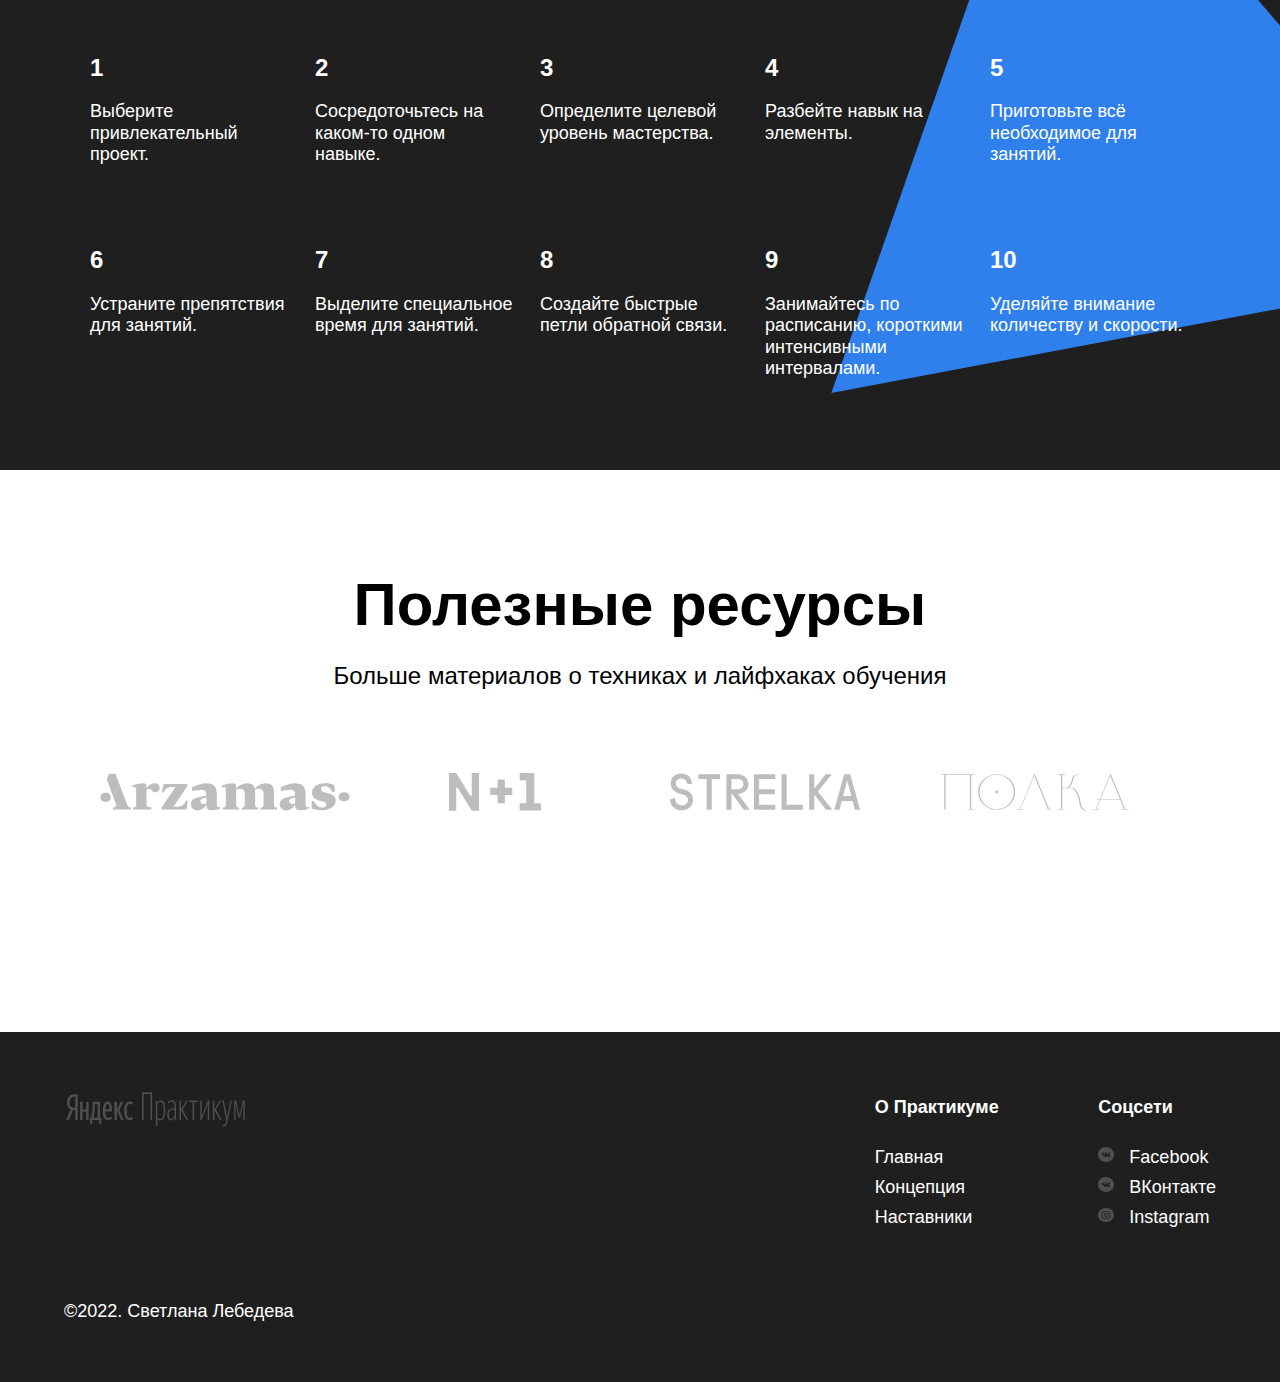
==== commit d5652d4c: "Проектная работа №2 Яндекс" ====
--- a/index.html
+++ b/index.html
@@ -13,31 +13,28 @@
         <img class="logo logo_place_header" src="./images/logo_place_header.svg" alt="Логотип Яндекс Практикум">
         <h1 class="header__title">Научиться учиться</h1>
         <p class="header__subtitle">Какие
-      современные и эффективные подходы к обучению
-      вы можете использовать в своей жизни?
-      <a href="#" class="header__link link">Узнать&rarr;</a>
+        современные и эффективные подходы к обучению
+        вы можете использовать в своей жизни?
+        <a href="#" class="header__link link">Узнать&rarr;</a>
         </p>
-          <img class="header__main-illustration" src="./images/header-image.png" alt="Картина Опять двойка">
+        <img class="header__main-illustration" src="./images/header-image.png" alt="Картина Опять двойка">
         <div class="header__square-pic rotation"></div>
     </header>
+
     <main class="content">
       <section class="description">
-        <div class="two-columns">
-          <h2 class="two-columns__brief">Главные проблемы
-            в обучении</h2>
-            <div class="two-columns__main-text">
-              <p class="two-columns__paragraph">Ни в школе,  ни в институте нас не учат тому,
-              как правильно изучать материал. Мы готовимся к экзаменам и учим билеты.
-              Мы тренируемся решать однообразные задачи, чтобы лучше сдать тест,
-              но часто в итоге это не дает нам реального знания.
-              Зубрежка быстро выветривается и не приносит пользы.</p>
-              <p class="two-columns__paragraph"><span class="two-columns__span-accent">Вывод:
-              </span>учиться тоже нужно уметь,
-              но почему-то этому мало где учат. Что с этим делать?</p>
-              <p class="two-columns__paragraph">Конкретные техники и упражнения помогают изменить
-              подход к обучению, сделать его эффективным и захватывающим. Эти же техники применяются на примере обучения в Практикуме.</p>
-            </div>
-        </div>
+        <article class="two-columns">
+          <h2 class="two-columns__brief">Главные проблемы в обучении</h2>
+          <div class="two-columns__main-text">
+            <p class="two-columns__paragraph">Ни в школе, ни в институте нас не учат тому,
+            как правильно изучать материал. Мы готовимся к экзаменам и учим билеты.
+            Мы тренируемся решать однообразные задачи, чтобы лучше сдать тест, но часто в итоге это не дает нам реального знания. Зубрежка быстро выветривается и не приносит пользы.</p>
+            <p class="two-columns__paragraph"><span class="two-columns__span-accent">Вывод:
+            </span>учиться тоже нужно уметь, но почему-то этому мало где учат. Что с этим делать?</p>
+            <p class="two-columns__paragraph">Конкретные техники и упражнения помогают изменить
+            подход к обучению, сделать его эффективным и захватывающим. Эти же техники применяются на примере обучения в Практикуме.</p>
+          </div>
+        </article>
       </section>
 
       <section class="techniques">
@@ -82,12 +79,12 @@
       </section>
 
       <section class="oakley">
-        <div class="two-columns">
+        <article class="two-columns">
           <h2 class="two-columns__brief">История Барбары Оакли.</h2>
           <div class="two-columns__main-text">
             <p class="two-columns__paragraph">С детства Барбаре не давалась математика. Она считала себя законченным гуманитарием, причём далеко не самым умным. В армии она изучала русский язык, чтобы получить надбавку, да так успешно, что её выдвинули в командиры. Но для продвижения по службе нужно было сдавать математику. И тогда Барбара придумала свой подход к точным наукам. Оказалось, если вам что-то «плохо даётся», ваши добытые трудом знания гораздо глубже, чем у тех, кому всё ясно с первого взгляда.</p>
           </div>
-        </div>
+        </article>
       </section>
 
       <section class="feynman">
@@ -138,7 +135,7 @@
             <p class="table__text">Открытие условного рефлекса</p>
           </div>
         </div>
-    </section>
+      </section>
 
       <section class="khan">
         <div class="khan__container">
@@ -157,52 +154,52 @@
         </div>
       </section>
 
-    <section class="kaufman">
+      <section class="kaufman">
         <h2 class="section-title section-title_theme_dark">Принципы обучения</h2>
         <p class="section-subtitle section-subtitle_theme_dark">от Джоша Кауфмана</p>
-        <div class="table table_theme_dark">
-          <div class="table__cell table__cell_theme_dark">
-            <h3 class="table__heading table__heading_theme_dark">1</h3>
-            <p class="table__text table__text_theme_dark">Выберите привлекательный проект.</p>
-        </div>
-          <div class="table__cell table__cell_theme_dark">
-            <h3 class="table__heading table__heading_theme_dark">2</h3>
-            <p class="table__text table__text_theme_dark">Сосредоточьтесь на каком-то одном навыке.</p>
-          </div>
-          <div class="table__cell table__cell_theme_dark">
-            <h3 class="table__heading table__heading_theme_dark">3</h3>
-            <p class="table__text table__text_theme_dark">Определите целевой уровень мастерства.</p>
-          </div>
-          <div class="table__cell table__cell_theme_dark">
-            <h3 class="table__heading table__heading_theme_dark">4</h3>
-            <p class="table__text table__text_theme_dark">Разбейте навык на элементы.</p>
-          </div>
-          <div class="table__cell table__cell_theme_dark">
-            <h3 class="table__heading table__heading_theme_dark">5</h3>
-            <p class="table__text table__text_theme_dark">Приготовьте всё необходимое для занятий.</p>
-          </div>
-          <div class="table__cell table__cell_theme_dark">
-            <h3 class="table__heading table__heading_theme_dark">6</h3>
-            <p class="table__text table__text_theme_dark">Устраните препятствия для занятий.</p>
-          </div>
-          <div class="table__cell table__cell_theme_dark">
-            <h3 class="table__heading table__heading_theme_dark">7</h3>
-            <p class="table__text table__text_theme_dark">Выделите специальное время для занятий.</p>
-          </div>
-          <div class="table__cell table__cell_theme_dark">
-            <h3 class="table__heading table__heading_theme_dark">8</h3>
-            <p class="table__text table__text_theme_dark">Создайте быстрые петли обратной связи.</p>
-          </div>
-          <div class="table__cell table__cell_theme_dark">
-            <h3 class="table__heading table__heading_theme_dark">9</h3>
-            <p class="table__text table__text_theme_dark">Занимайтесь по расписанию, короткими интенсивными интервалами.</p>
-          </div>
-          <div class="table__cell table__cell_theme_dark">
-            <h3 class="table__heading table__heading_theme_dark">10</h3>
-            <p class="table__text table__text_theme_dark">Уделяйте внимание количеству и скорости.</p>
-          </div>
-        </div>
-            <div class="kaufman__triangle rotation"></div>
+          <div class="table table_theme_dark">
+            <div class="table__cell table__cell_theme_dark">
+              <h3 class="table__heading table__heading_theme_dark">1</h3>
+              <p class="table__text table__text_theme_dark">Выберите привлекательный проект.</p>
+            </div>
+            <div class="table__cell table__cell_theme_dark">
+              <h3 class="table__heading table__heading_theme_dark">2</h3>
+              <p class="table__text table__text_theme_dark">Сосредоточьтесь на каком-то одном навыке.</p>
+            </div>
+            <div class="table__cell table__cell_theme_dark">
+              <h3 class="table__heading table__heading_theme_dark">3</h3>
+              <p class="table__text table__text_theme_dark">Определите целевой уровень мастерства.</p>
+            </div>
+            <div class="table__cell table__cell_theme_dark">
+              <h3 class="table__heading table__heading_theme_dark">4</h3>
+              <p class="table__text table__text_theme_dark">Разбейте навык на элементы.</p>
+            </div>
+            <div class="table__cell table__cell_theme_dark">
+              <h3 class="table__heading table__heading_theme_dark">5</h3>
+              <p class="table__text table__text_theme_dark">Приготовьте всё необходимое для занятий.</p>
+            </div>
+            <div class="table__cell table__cell_theme_dark">
+              <h3 class="table__heading table__heading_theme_dark">6</h3>
+              <p class="table__text table__text_theme_dark">Устраните препятствия для занятий.</p>
+            </div>
+            <div class="table__cell table__cell_theme_dark">
+              <h3 class="table__heading table__heading_theme_dark">7</h3>
+              <p class="table__text table__text_theme_dark">Выделите специальное время для занятий.</p>
+            </div>
+            <div class="table__cell table__cell_theme_dark">
+              <h3 class="table__heading table__heading_theme_dark">8</h3>
+              <p class="table__text table__text_theme_dark">Создайте быстрые петли обратной связи.</p>
+            </div>
+            <div class="table__cell table__cell_theme_dark">
+              <h3 class="table__heading table__heading_theme_dark">9</h3>
+              <p class="table__text table__text_theme_dark">Занимайтесь по расписанию, короткими интенсивными интервалами.</p>
+            </div>
+            <div class="table__cell table__cell_theme_dark">
+              <h3 class="table__heading table__heading_theme_dark">10</h3>
+              <p class="table__text table__text_theme_dark">Уделяйте внимание количеству и скорости.</p>
+            </div>
+          </div>
+          <div class="kaufman__triangle rotation"></div>
       </section>
 
       <section class="resources">
@@ -248,28 +245,28 @@
         </div>
         <nav class="footer__column footer__column_content_info">
             <h2 class="footer__column-heading">О Практикуме</h2>
-            <div class="footer__column-links">
-                <a href="#" class="footer__column-link link">Главная</a>
-                <a href="#" class="footer__column-link link">Концепция</a>
-                <a href="#" class="footer__column-link link">Наставники</a>
-            </div>
+            <ul class="footer__column-links">
+                <li><a href="#" class="footer__column-link link">Главная</a></li>
+                <li><a href="#" class="footer__column-link link">Концепция</a></li>
+                <li><a href="#" class="footer__column-link link">Наставники</a></li>
+            </ul>
         </nav>
         <div class="footer__column footer__column_content_social">
             <h2 class="footer__column-heading">Соцсети</h2>
-            <div class="footer__column-links">
-                <a href="#" class="footer__column-link link">
+            <ul class="footer__column-links">
+                <li><a href="#" class="footer__column-link link">
                     <img class="footer__social-icon" src="./images/vk_color_white.svg" alt="Фейсбук">
                     Facebook
-                </a>
-                <a href="#" class="footer__column-link link">
+                </a></li>
+                <li><a href="#" class="footer__column-link link">
                     <img class="footer__social-icon" src="./images/vk_color_white.svg" alt="ВКонтакте">
                     ВКонтакте
-                </a>
-                <a href="#" class="footer__column-link link">
+                </a></li>
+                <li><a href="#" class="footer__column-link link">
                     <img class="footer__social-icon" src="./images/instagram_color_white.svg" alt="Инстаграм">
                     Instagram
-                </a>
-            </div>
+                </a></li>
+            </ul>
         </div>
     </div>
   </footer>
--- a/pages/index.css
+++ b/pages/index.css
@@ -1,21 +1,69 @@
 @import url('../vendor/normalize.css');
 @import url('../blocks/page/page.css');
 @import url('../blocks/header/header.css');
+@import url('../blocks/logo/_place/logo_place_header.css');
+@import url('../blocks/header/__title/header__title.css');
+@import url('../blocks/header/__subtitle/header__subtitle.css');
+@import url('../blocks/header/__link/header__link.css');
+@import url('../blocks/header/__main-illustration/header__main-illustration.css');
+@import url('../blocks/header/__square-pic/header__square-pic.css');
 @import url('../blocks/logo/logo.css');
 @import url('../blocks/rotation/rotation.css');
 @import url('../blocks/description/description.css');
 @import url('../blocks/techniques/techniques.css');
 @import url('../blocks/cards/cards.css');
+@import url('../blocks/cards/__item/cards__item.css');
+@import url('../blocks/cards/__image/cards__image.css');
+@import url('../blocks/cards/__title/cards__title.css');
+@import url('../blocks/cards/__description/cards__description.css');
 @import url('../blocks/video/video.css');
+@import url('../blocks/video/__iframe/video__iframe.css');
+@import url('../blocks/video/__iframes/video__iframes.css');
 @import url('../blocks/oakley/oakley.css');
 @import url('../blocks/two-columns/two-columns.css');
+@import url('../blocks/two-columns/__brief/two-columns__brief.css');
+@import url('../blocks/two-columns/__main-text/two-columns__main-text.css');
+@import url('../blocks/two-columns/__paragraph/two-columns__paragraph.css');
+@import url('../blocks/two-columns/__span-accent/two-columns__span_accent.css');
 @import url('../blocks/digits/digits.css');
 @import url('../blocks/section-title/section-title.css');
+@import url('../blocks/section-title/_theme/section-title_theme_dark.css');
 @import url('../blocks/section-subtitle/section-subtitle.css');
+@import url('../blocks/section-subtitle/_theme/section-subtitle_theme_dark.css');
 @import url('../blocks/table/table.css');
+@import url('../blocks/table/__cell/table__cell.css');
+@import url('../blocks/table/__heading/table__heading.css');
+@import url('../blocks/table/__text/table__text.css');
+@import url('../blocks/table/_theme/table_theme_dark.css');
+@import url('../blocks/table/__cell/_theme/table__cell_theme_dark.css');
 @import url('../blocks/khan/khan.css');
+@import url('../blocks/khan/__container/khan__container.css');
+@import url('../blocks/khan/__author/khan__author.css');
+@import url('../blocks/khan/__title/khan__title.css');
+@import url('../blocks/khan/__quote/khan__quote.css');
+@import url('../blocks/khan/__quote-author/khan__quote-author.css');
+@import url('../blocks/khan/__quote-author-subline/khan__quote-author-subline.css');
+@import url('../blocks/khan/__book-container/khan__book-container.css');
+@import url('../blocks/khan/__book-pic/khan__book-pic.css');
+@import url('../blocks/khan/__buy-link/khan__buy-link.css');
 @import url('../blocks/feynman/feynman.css');
+@import url('../blocks/feynman/__title/feynman__title.css');
+@import url('../blocks/feynman/__subtitle/feynman__subtitle.css');
+@import url('../blocks/feynman/__link/feynman__link.css');
 @import url('../blocks/kaufman/kaufman.css');
+@import url('../blocks/kaufman/__triangle/kaufman__triangle.css');
 @import url('../blocks/resources/resources.css');
+@import url('../blocks/resources/__logo/resources__logo.css');
+@import url('../blocks/resources/__logo-zone/resources__logo-zone.css');
 @import url('../blocks/footer/footer.css');
+@import url('../blocks/footer/__author/footer__author.css');
+@import url('../blocks/footer/__columns/footer__columns.css');
+@import url('../blocks/footer/__column/_content/footer__column_content_copyright.css');
+@import url('../blocks/footer/__column/_content/footer__column_content_info.css');
+@import url('../blocks/footer/__column/_content/footer__column_content_social.css');
+@import url('../blocks/footer/__column-heading/footer__column-heading.css');
+@import url('../blocks/footer/__column-link/footer__column-link.css');
+@import url('../blocks/footer/__column-links/footer__column-links.css');
+@import url('../blocks/footer/__social-icon/footer__social-icon.css');
+@import url('../blocks/logo/_place/logo_place_footer.css');
 @import url('../blocks/link/link.css');
